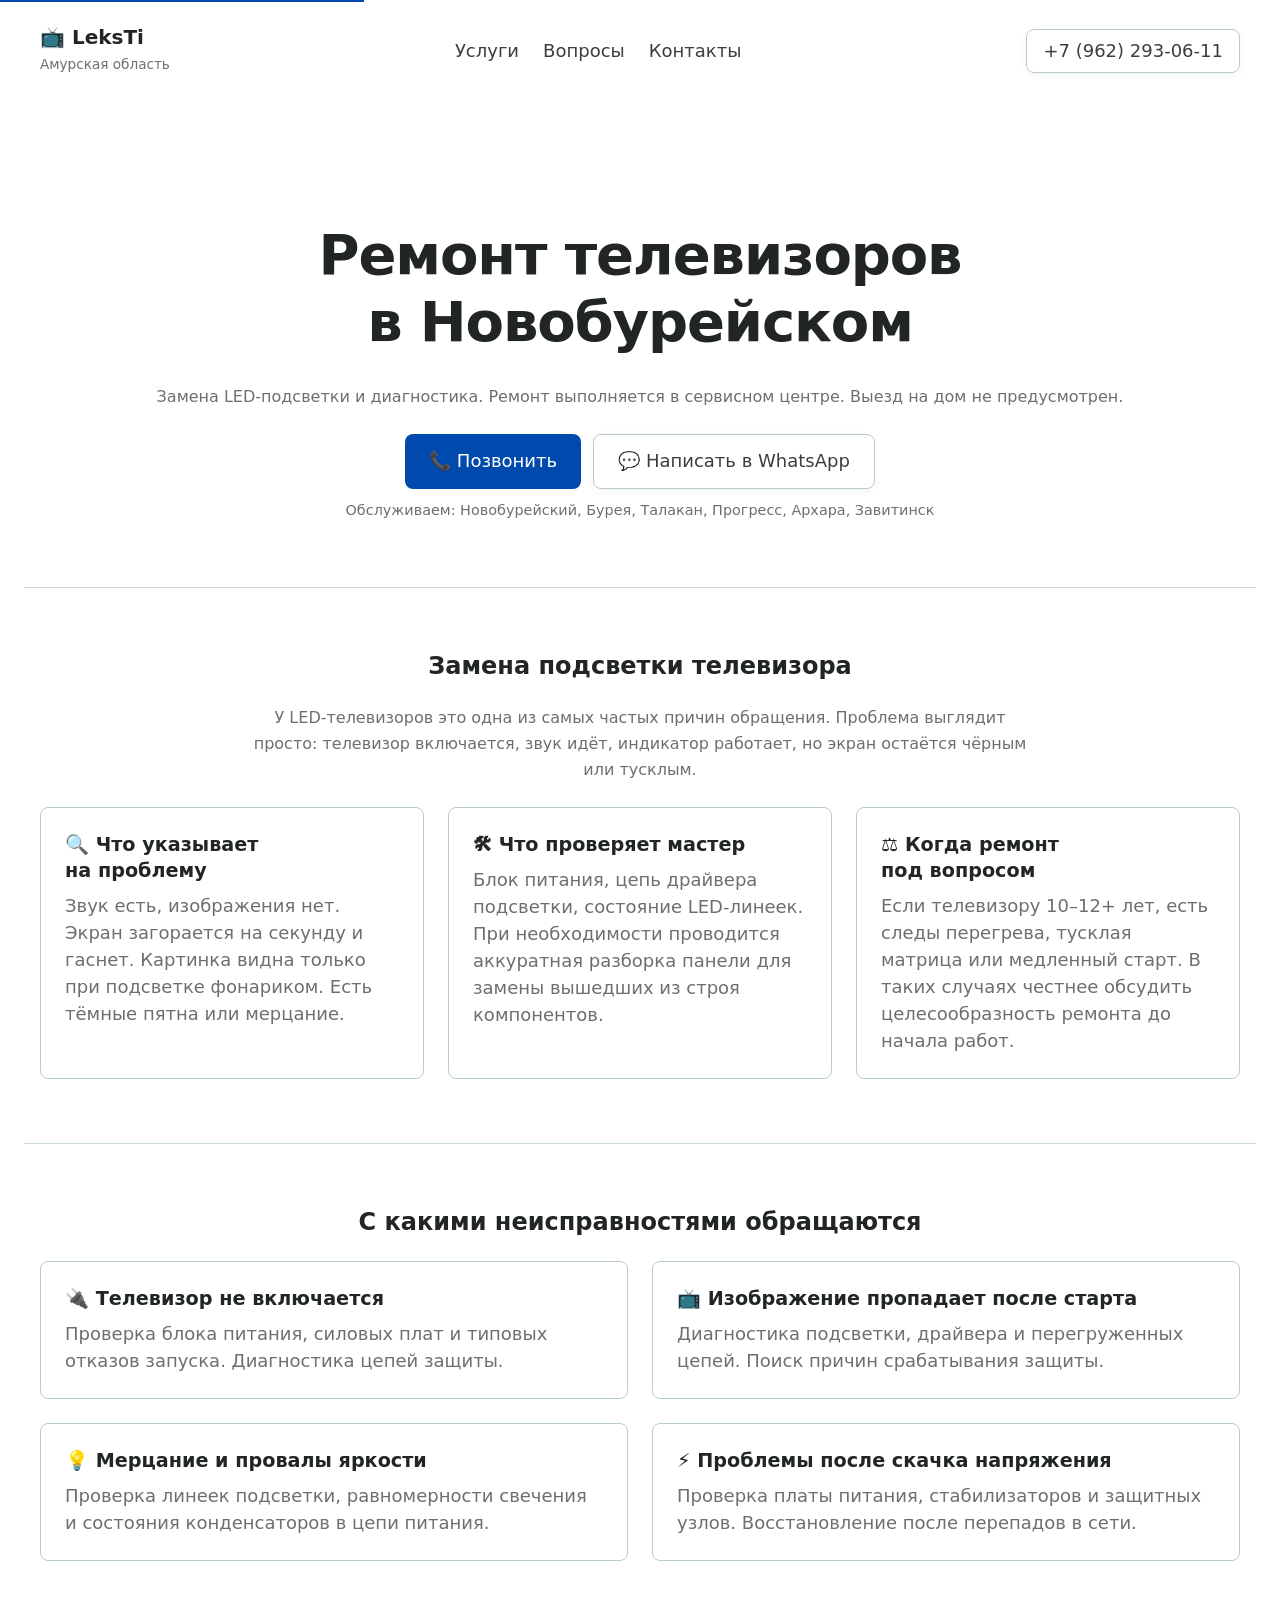
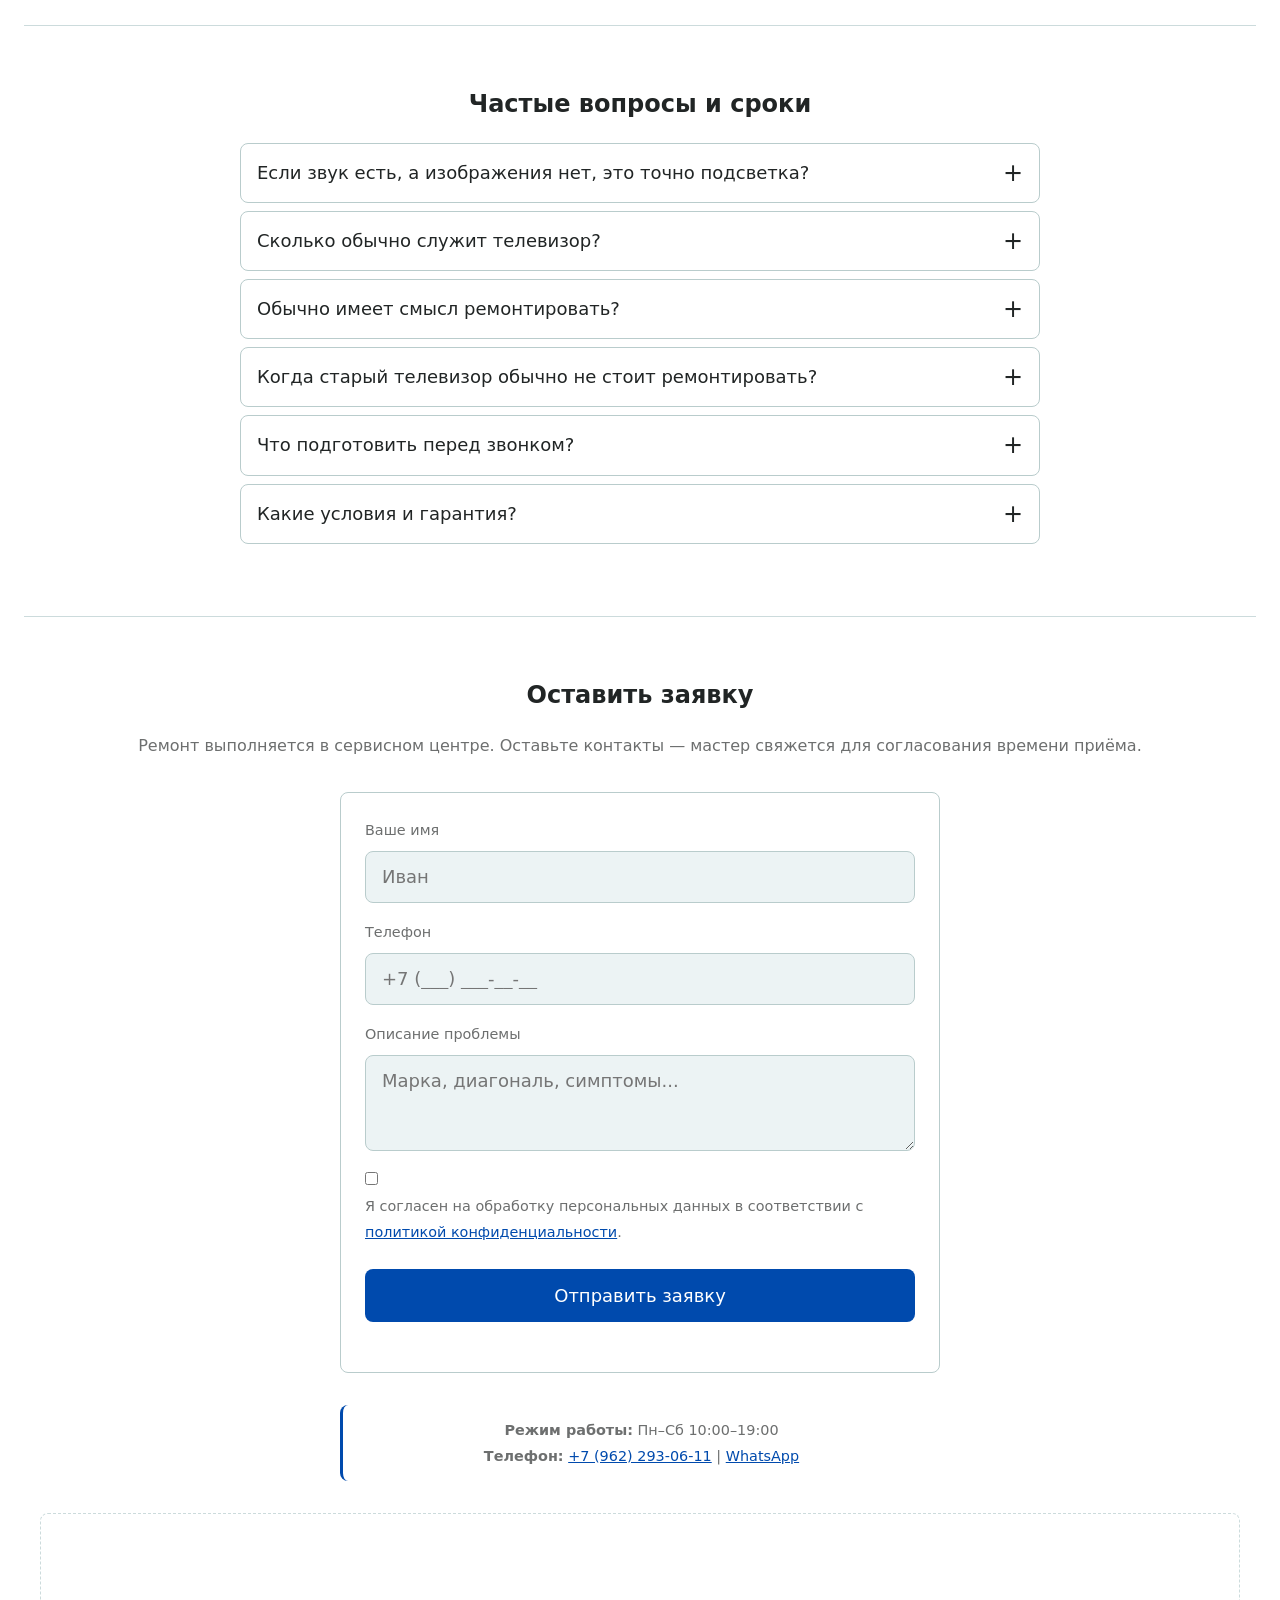
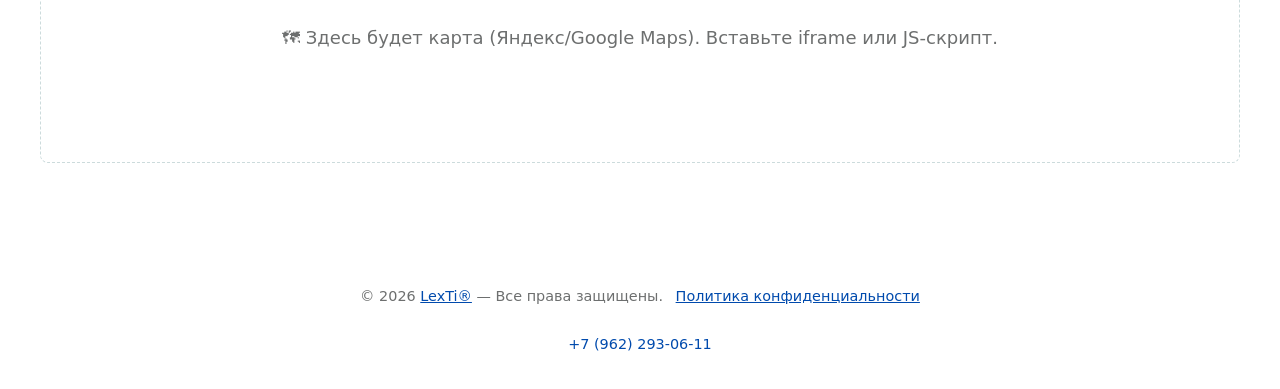
==== index.html @ d56a0fca "up index.html" ====
<!doctype html>
<html lang="ru">
	<head>
		<meta charset="UTF-8" />
		<meta name="viewport" content="width=device-width, initial-scale=1.0" />
		<title>Ремонт телевизоров в Новобурейском | Замена подсветки</title>
		<meta
			name="description"
			content="Профессиональный ремонт LED и Smart TV в сервисном центре. Замена подсветки, диагностика, гарантия 6–12 мес. Новобурейский, Бурея, Талакан."
		/>
		<meta name="color-scheme" content="light dark" />
		<meta name="theme-color" content="oklch(0.5 0.25 225)" />

		<!-- Open Graph -->
		<meta
			property="og:title"
			content="Ремонт телевизоров в Новобурейском"
		/>
		<meta
			property="og:description"
			content="Замена LED-подсветки и диагностика. Ремонт выполняется в мастерской. Гарантия на работу и запчасти."
		/>
		<meta property="og:type" content="website" />
		<meta property="og:locale" content="ru_RU" />
		<meta property="og:site_name" content="LexTi" />
		<link rel="canonical" href="https://your-domain.ru/" />
		<link
			rel="icon"
			type="image/svg+xml"
			href="data:image/svg+xml,<svg xmlns='http://www.w3.org/2000/svg' viewBox='0 0 100 100'><text y='.9em' font-size='90'>📺</text></svg>"
		/>

		<link rel="stylesheet" href="/css/app.css" />

		<style>
			/* ========================================================================
       @layer components — стили лендинга
       Все переменные берутся из base.css и properties.css
       ======================================================================== */
			@layer components {
				:where(html) {
					scroll-behavior: smooth;
				}
				:where(.skip-link) {
					position: absolute;
					top: -40px;
					left: 0;
					background: var(--accent);
					color: light-dark(#fff, var(--text));
					padding: 0.5rem 1rem;
					z-index: 100;
					transition: top 0.2s;
				}
				:where(.skip-link):focus {
					top: 0;
				}

				/* Layout & Spacing */
				.container {
					width: min(100% - var(--space), 1200px);
					margin-inline: auto;
				}
				section {
					padding-block: clamp(2.5rem, 5vw, 4rem);
					border-bottom: 1px solid var(--divider);
				}
				section:last-of-type {
					border-bottom: none;
				}

				/* Typography & Components */
				h1,
				h2,
				h3 {
					color: var(--text-h);
				}
				h1 {
					margin-bottom: 0.5em;
				}
				h2 {
					margin-bottom: 1em;
				}
				.lead {
					color: var(--text-s);
					font-size: clamp(1rem, 1.2vw, 1.15rem);
					margin-bottom: 1.5rem;
				}

				.btn {
					display: inline-flex;
					align-items: center;
					justify-content: center;
					gap: 0.5rem;
					padding: 0.85rem 1.5rem;
					border-radius: var(--radius);
					font-weight: 500;
					text-decoration: none;
					cursor: pointer;
					transition: all 0.2s;
					min-block-size: 3rem;
					white-space: nowrap;
				}
				.btn--primary {
					background: var(--accent);
					color: light-dark(#fff, var(--text-h));
					box-shadow:
						0 0 0 1px var(--accent),
						var(--shadow-accent);
				}
				.btn--outline {
					border: 1px solid var(--border);
					color: var(--text);
					background: transparent;
					box-shadow: 0 2px 8px
						color-mix(in oklch, var(--text) 5%, transparent);
				}
				.btn:hover {
					filter: brightness(1.08);
					transform: translateY(-1px);
				}
				.btn:active {
					transform: translateY(0);
				}
				.btn:focus-visible {
					outline: 3px solid var(--accent);
					outline-offset: 3px;
				}

				.btn-group {
					display: flex;
					flex-wrap: wrap;
					gap: 0.75rem;
					margin-top: 1.5rem;
				}

				.grid {
					display: grid;
					gap: var(--space);
				}
				@media (width >= 640px) {
					.grid--2 {
						grid-template-columns: repeat(2, 1fr);
					}
				}
				@media (width >= 900px) {
					.grid--3 {
						grid-template-columns: repeat(3, 1fr);
					}
				}

				.card {
					border: 1px solid var(--border);
					border-radius: var(--radius);
					padding: var(--space);
					background: light-dark(
						rgba(255, 255, 255, 0.6),
						rgba(255, 255, 255, 0.03)
					);
					transition: border-color 0.3s;
				}
				.card:hover {
					border-color: var(--accent);
				}
				.card h3 {
					margin-bottom: 0.5rem;
					font-size: clamp(1.1rem, 1.5vw, 1.25rem);
				}
				.card p {
					color: var(--text-s);
					margin: 0;
					line-height: 1.5;
				}

				/* FAQ Accordion */
				details {
					border: 1px solid var(--border);
					border-radius: var(--radius);
					margin-bottom: 0.5rem;
					overflow: hidden;
					background: var(--bg-secondary);
				}
				details[open] summary ~ * {
					animation: sweep 0.3s ease;
				}
				summary {
					padding: 1rem;
					cursor: pointer;
					font-weight: 500;
					color: var(--text-h);
					list-style: none;
					display: flex;
					justify-content: space-between;
					align-items: center;
				}
				summary::-webkit-details-marker {
					display: none;
				}
				summary::after {
					content: "+";
					font-size: 1.5rem;
					transition: transform 0.3s;
				}
				details[open] summary::after {
					transform: rotate(45deg);
				}
				details[open] summary {
					border-bottom: 1px solid var(--divider);
				}
				.faq-content {
					padding: 1rem;
					color: var(--text-s);
					line-height: 1.6;
				}

				@keyframes sweep {
					from {
						opacity: 0;
						transform: translateY(-5px);
					}
					to {
						opacity: 1;
						transform: translateY(0);
					}
				}

				/* Form */
				.form-group {
					display: flex;
					flex-direction: column;
					gap: 0.5rem;
					margin-bottom: 1rem;
				}
				.form-label {
					font-size: 0.9rem;
					color: var(--text-s);
				}
				input,
				textarea {
					width: 100%;
					padding: 0.75rem 1rem;
					border: 1px solid var(--border);
					border-radius: var(--radius);
					background: var(--bg-color);
					color: var(--text);
					font: inherit;
					transition:
						border-color 0.2s,
						box-shadow 0.2s;
				}
				input:focus-visible,
				textarea:focus-visible {
					border-color: var(--accent);
					outline: 2px solid
						color-mix(in oklch, var(--accent) 30%, transparent);
				}
				input:invalid:not(:placeholder-shown) {
					border-color: var(--lx-color-danger);
				}

				.checkbox-wrapper {
					display: flex;
					align-items: flex-start;
					gap: 0.5rem;
					font-size: 0.9rem;
					color: var(--text-s);
				}
				input[type="checkbox"] {
					width: auto;
					margin-top: 0.3rem;
					accent-color: var(--accent);
				}

				/* Sticky Mobile CTA */
				.sticky-cta {
					position: fixed;
					bottom: 1rem;
					left: 50%;
					transform: translateX(-50%);
					width: min(90%, 400px);
					z-index: 50;
					display: none;
					box-shadow: var(--shadow-3);
					border-radius: var(--radius);
				}
				@media (width < 768px) {
					.sticky-cta {
						display: block;
					}
				}

				/* Utility */
				.text-center {
					text-align: center;
				}
				.mt-2 {
					margin-top: 0.5rem;
				}
				.note {
					font-size: 0.9rem;
					color: var(--text-s);
					background: var(--bg-secondary);
					padding: 0.75rem;
					border-radius: var(--radius);
					border-left: 3px solid var(--accent);
				}
				.map-placeholder {
					width: 100%;
					height: 250px;
					background: var(--bg-secondary);
					border-radius: var(--radius);
					display: flex;
					align-items: center;
					justify-content: center;
					color: var(--text-s);
					border: 1px dashed var(--divider);
				}
			}
		</style>

		<!-- Schema.org -->
		<script type="application/ld+json">
			{
				"@context": "https://schema.org",
				"@type": "RepairService",
				"name": "Ремонт телевизоров в Новобурейском",
				"image": "https://your-domain.ru/logo.webp",
				"telephone": "+7-962-293-06-11",
				"priceRange": "₽₽",
				"address": {
					"@type": "PostalAddress",
					"addressLocality": "Новобурейский",
					"addressRegion": "Амурская область",
					"addressCountry": "RU"
				},
				"geo": {
					"@type": "GeoCoordinates",
					"latitude": 49.8667,
					"longitude": 129.0333
				},
				"areaServed": [
					"Новобурейский",
					"Бурея",
					"Талакан",
					"Прогресс",
					"Архара",
					"Завитинск"
				],
				"openingHours": "Mo-Sa 10:00-19:00",
				"serviceType": [
					"Замена LED-подсветки",
					"Диагностика телевизоров",
					"Ремонт Smart TV"
				],
				"description": "Профессиональный ремонт телевизоров в сервисном центре. Замена подсветки, диагностика питания, гарантия 6-12 месяцев.",
				"url": "https://your-domain.ru/"
			}
		</script>
		<!-- Yandex.Metrika counter -->
		<!-- TODO: Вставьте код Яндекс.Метрики -->
	</head>
	<body>
		<a href="#main-content" class="skip-link"
			>Перейти к основному содержанию</a
		>

		<header class="header">
			<div
				class="container"
				style="
					display: flex;
					justify-content: space-between;
					align-items: center;
					gap: 1rem;
					flex-wrap: wrap;
				"
			>
				<div class="brand">
					<a
						href="/"
						style="
							text-decoration: none;
							font-weight: 700;
							color: var(--text-h);
							font-size: 1.25rem;
						"
						>📺 LeksTi</a
					>
					<div style="font-size: 0.85rem; color: var(--text-s)">
						Амурская область
					</div>
				</div>
				<nav aria-label="Основная навигация">
					<ul
						style="
							display: flex;
							gap: 1.5rem;
							flex-wrap: wrap;
							list-style: none;
							margin: 0;
							padding: 0;
						"
					>
						<li>
							<a
								href="#services"
								style="
									color: var(--text);
									text-decoration: none;
								"
								>Услуги</a
							>
						</li>
						<li>
							<a
								href="#faq"
								style="
									color: var(--text);
									text-decoration: none;
								"
								>Вопросы</a
							>
						</li>
						<li>
							<a
								href="#contacts"
								style="
									color: var(--text);
									text-decoration: none;
								"
								>Контакты</a
							>
						</li>
					</ul>
				</nav>
				<a
					href="tel:+79622930611"
					class="btn btn--outline"
					style="min-block-size: 2.5rem; padding: 0.5rem 1rem"
				>
					+7 (962) 293-06-11
				</a>
			</div>
		</header>

		<main id="main-content">
			<!-- Hero -->
			<section class="hero">
				<div class="container text-center">
					<h1>Ремонт телевизоров в Новобурейском</h1>
					<p class="lead">
						Замена LED-подсветки и диагностика. Ремонт выполняется в
						сервисном центре. Выезд на дом не предусмотрен.
					</p>
					<div class="btn-group" style="justify-content: center">
						<a href="tel:+79622930611" class="btn btn--primary"
							>📞 Позвонить</a
						>
						<a
							href="https://wa.me/79622930611"
							rel="noopener noreferrer"
							target="_blank"
							class="btn btn--outline"
							>💬 Написать в WhatsApp</a
						>
					</div>
					<div
						class="mt-2"
						style="font-size: 0.9rem; color: var(--text-s)"
					>
						Обслуживаем: Новобурейский, Бурея, Талакан, Прогресс,
						Архара, Завитинск
					</div>
				</div>
			</section>

			<!-- Services: Backlight -->
			<section id="services">
				<div class="container">
					<h2 class="text-center">Замена подсветки телевизора</h2>
					<p
						class="lead text-center"
						style="max-width: 800px; margin-inline: auto"
					>
						У LED-телевизоров это одна из самых частых причин
						обращения. Проблема выглядит просто: телевизор
						включается, звук идёт, индикатор работает, но экран
						остаётся чёрным или тусклым.
					</p>
					<div class="grid grid--3">
						<article class="card">
							<h3>🔍 Что указывает на проблему</h3>
							<p>
								Звук есть, изображения нет. Экран загорается на
								секунду и гаснет. Картинка видна только при
								подсветке фонариком. Есть тёмные пятна или
								мерцание.
							</p>
						</article>
						<article class="card">
							<h3>🛠 Что проверяет мастер</h3>
							<p>
								Блок питания, цепь драйвера подсветки, состояние
								LED-линеек. При необходимости проводится
								аккуратная разборка панели для замены вышедших
								из строя компонентов.
							</p>
						</article>
						<article class="card">
							<h3>⚖️ Когда ремонт под вопросом</h3>
							<p>
								Если телевизору 10–12+ лет, есть следы
								перегрева, тусклая матрица или медленный старт.
								В таких случаях честнее обсудить
								целесообразность ремонта до начала работ.
							</p>
						</article>
					</div>
				</div>
			</section>

			<!-- Other Faults -->
			<section>
				<div class="container">
					<h2 class="text-center">
						С какими неисправностями обращаются
					</h2>
					<div class="grid grid--2">
						<article class="card">
							<h3>🔌 Телевизор не включается</h3>
							<p>
								Проверка блока питания, силовых плат и типовых
								отказов запуска. Диагностика цепей защиты.
							</p>
						</article>
						<article class="card">
							<h3>📺 Изображение пропадает после старта</h3>
							<p>
								Диагностика подсветки, драйвера и перегруженных
								цепей. Поиск причин срабатывания защиты.
							</p>
						</article>
						<article class="card">
							<h3>💡 Мерцание и провалы яркости</h3>
							<p>
								Проверка линеек подсветки, равномерности
								свечения и состояния конденсаторов в цепи
								питания.
							</p>
						</article>
						<article class="card">
							<h3>⚡ Проблемы после скачка напряжения</h3>
							<p>
								Проверка платы питания, стабилизаторов и
								защитных узлов. Восстановление после перепадов в
								сети.
							</p>
						</article>
					</div>
				</div>
			</section>

			<!-- FAQ -->
			<section id="faq">
				<div class="container" style="max-width: 800px">
					<h2 class="text-center">Частые вопросы и сроки</h2>
					<details>
						<summary>
							Если звук есть, а изображения нет, это точно
							подсветка?
						</summary>
						<div class="faq-content">
							Не всегда, но это один из самых частых сценариев.
							Именно поэтому замена подсветки вынесена как главная
							услуга. Точный диагноз ставится после диагностики в
							мастерской.
						</div>
					</details>
					<details>
						<summary>Сколько обычно служит телевизор?</summary>
						<div class="faq-content">
							У большинства LED и Smart TV рабочий ресурс
							укладывается в 5–8 лет. Далее всё зависит от режима
							эксплуатации, качества электросети, перегрева и
							состояния подсветки.
						</div>
					</details>
					<details>
						<summary>Обычно имеет смысл ремонтировать?</summary>
						<div class="faq-content">
							Телевизоры до 7–8 лет с целой матрицей и без следов
							удара. Для них замена подсветки часто остаётся
							разумным и экономически выгодным сценарием.
						</div>
					</details>
					<details>
						<summary>
							Когда старый телевизор обычно не стоит
							ремонтировать?
						</summary>
						<div class="faq-content">
							Если устройству больше 10–12 лет, яркость давно
							упала, старт медленный, есть несколько
							неисправностей сразу или модель морально устарела.
						</div>
					</details>
					<details>
						<summary>Что подготовить перед звонком?</summary>
						<div class="faq-content">
							Назовите диагональ, марку, примерный возраст
							телевизора, опишите симптомы и скажите, было ли
							изображение видно под фонариком. Так быстрее поймём,
							идёт ли речь о подсветке.
						</div>
					</details>
					<details>
						<summary>Какие условия и гарантия?</summary>
						<div class="faq-content">
							Диагностика от 0 ₽ при последующем ремонте. Гарантия
							на работу и заменённые запчасти составляет 6–12
							месяцев. Все работы выполняются в оборудованной
							мастерской.
						</div>
					</details>
				</div>
			</section>

			<!-- Contact & Form -->
			<section id="contacts">
				<div class="container">
					<h2 class="text-center">Оставить заявку</h2>
					<p class="lead text-center">
						Ремонт выполняется в сервисном центре. Оставьте контакты
						— мастер свяжется для согласования времени приёма.
					</p>

					<form
						id="repair-form"
						class="card"
						style="max-width: 600px; margin: 2rem auto"
						novalidate
					>
						<div class="form-group">
							<label for="name" class="form-label"
								>Ваше имя</label
							>
							<input
								type="text"
								id="name"
								name="name"
								placeholder="Иван"
								required
								autocomplete="name"
							/>
						</div>
						<div class="form-group">
							<label for="phone" class="form-label"
								>Телефон</label
							>
							<input
								type="tel"
								id="phone"
								name="phone"
								placeholder="+7 (___) ___-__-__"
								required
								pattern="^\+7\s?\(?[0-9]{3}\)?\s?[0-9]{3}-?[0-9]{2}-?[0-9]{2}$"
								autocomplete="tel"
							/>
						</div>
						<div class="form-group">
							<label for="message" class="form-label"
								>Описание проблемы</label
							>
							<textarea
								id="message"
								name="message"
								placeholder="Марка, диагональ, симптомы..."
							></textarea>
						</div>
						<div class="form-group checkbox-wrapper">
							<input
								type="checkbox"
								id="consent"
								name="consent"
								required
							/>
							<label for="consent"
								>Я согласен на обработку персональных данных в
								соответствии с
								<a href="/privacy.html" rel="noopener"
									>политикой конфиденциальности</a
								>.</label
							>
						</div>
						<button
							type="submit"
							class="btn btn--primary"
							style="width: 100%; margin-top: 0.5rem"
						>
							Отправить заявку
						</button>
						<p
							id="form-status"
							style="
								text-align: center;
								margin-top: 0.5rem;
								font-size: 0.9rem;
								min-height: 1.2em;
							"
						></p>
					</form>

					<div
						class="note text-center"
						style="margin: 2rem auto; max-width: 600px"
					>
						<strong>Режим работы:</strong> Пн–Сб 10:00–19:00<br />
						<strong>Телефон:</strong>
						<a href="tel:+79622930611">+7 (962) 293-06-11</a> |
						<a href="https://wa.me/79622930611" rel="noopener"
							>WhatsApp</a
						>
					</div>

					<div class="map-placeholder">
						🗺 Здесь будет карта (Яндекс/Google Maps). Вставьте
						iframe или JS-скрипт.
					</div>
				</div>
			</section>
		</main>

		<footer
			class="footer"
			style="
				padding: 2rem 0;
				background: var(--bg-secondary);
				text-align: center;
				color: var(--text-s);
				font-size: 0.9rem;
			"
		>
			<div class="container">
				<p>
					© <span id="year"></span>
					<a href="#" rel="noopener noreferrer">LexTi®</a> — Все права
					защищены.
					<a
						href="/privacy.html"
						rel="noopener"
						style="margin-left: 0.5rem"
						>Политика конфиденциальности</a
					>
				</p>
				<a
					href="tel:+79622930611"
					style="
						color: var(--accent);
						text-decoration: none;
						margin-top: 0.5rem;
						display: inline-block;
					"
					>+7 (962) 293-06-11</a
				>
			</div>
		</footer>

		<!-- Mobile Sticky CTA -->
		<a
			href="tel:+79622930611"
			class="sticky-cta btn btn--primary"
			aria-label="Позвонить мастеру"
		>
			📞 Позвонить: +7 (962) 293-06-11
		</a>

		<script>
			// 1. Динамический год в футере
			document.getElementById("year").textContent =
				new Date().getFullYear();

			// 2. Валидация и отправка формы (заглушка)
			const form = document.getElementById("repair-form");
			const status = document.getElementById("form-status");
			const phoneInput = document.getElementById("phone");

			// Простая маска/паттерн для телефона
			phoneInput.addEventListener("input", (e) => {
				let x = e.target.value
					.replace(/\D/g, "")
					.match(/(\d{0,1})(\d{0,3})(\d{0,3})(\d{0,2})(\d{0,2})/);
				e.target.value = !x[2]
					? x[1]
					: `+7 (${x[2]}) ${x[3] ? x[3] + "-" : ""}${x[4] ? x[4] + "-" : ""}${x[5]}`;
			});

			form.addEventListener("submit", (e) => {
				e.preventDefault();
				if (!form.checkValidity()) {
					status.textContent =
						"Пожалуйста, заполните обязательные поля корректно.";
					status.style.color = "var(--lx-color-danger)";
					return;
				}

				// Имитация отправки
				status.textContent =
					"Заявка отправлена. Мастер свяжется с вами в ближайшее время.";
				status.style.color = "var(--lx-color-success)";
				form.reset();

				// TODO: Здесь можно добавить fetch() к Formspree, Telegram API или вашему бэкенду
				// fetch('/api/submit', { method: 'POST', body: new FormData(form) })
			});

			// 3. Плавный скролл для якорей (fallback для старых браузеров)
			document.querySelectorAll('a[href^="#"]').forEach((anchor) => {
				anchor.addEventListener("click", function (e) {
					e.preventDefault();
					const target = document.querySelector(
						this.getAttribute("href"),
					);
					if (target) {
						target.scrollIntoView({
							behavior: "smooth",
							block: "start",
						});
						target.focus({ preventScroll: true });
					}
				});
			});
		</script>
	</body>
</html>
---- css/app.css ----
@import "/css/layers/index.css";
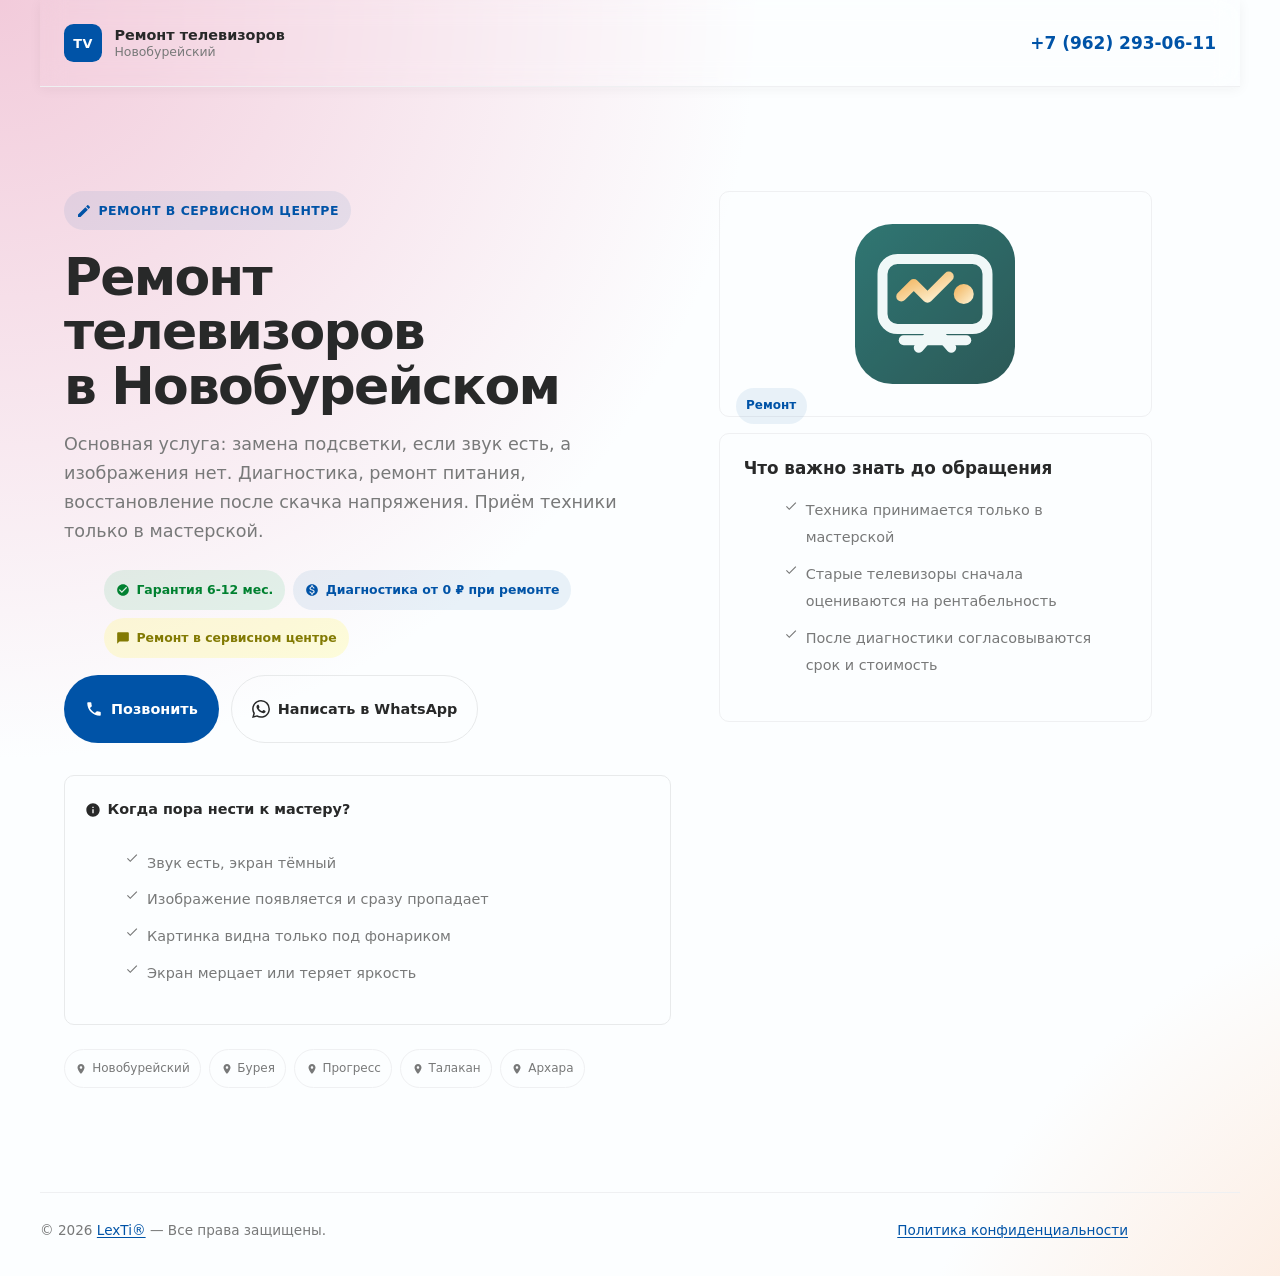
==== commit 418f1bbf: "update all" ====
--- a/index.html
+++ b/index.html
@@ -2,330 +2,49 @@
 <html lang="ru">
 	<head>
 		<meta charset="UTF-8" />
-		<meta name="viewport" content="width=device-width, initial-scale=1.0" />
-		<title>Ремонт телевизоров в Новобурейском | Замена подсветки</title>
+		<meta
+			name="viewport"
+			content="width=device-width, initial-scale=1, viewport-fit=cover"
+		/>
+		<title>Ремонт телевизоров в Новобурейском | Подсветка ТВ</title>
 		<meta
 			name="description"
-			content="Профессиональный ремонт LED и Smart TV в сервисном центре. Замена подсветки, диагностика, гарантия 6–12 мес. Новобурейский, Бурея, Талакан."
+			content="Ремонт телевизоров в Новобурейском. Замена подсветки, диагностика, ремонт после скачка напряжения. Сдача ТВ в мастерскую. Гарантия 6-12 мес."
 		/>
 		<meta name="color-scheme" content="light dark" />
-		<meta name="theme-color" content="oklch(0.5 0.25 225)" />
-
-		<!-- Open Graph -->
+		<meta name="robots" content="index, follow, max-image-preview:large" />
+		<meta property="og:type" content="website" />
+		<meta property="og:locale" content="ru_RU" />
 		<meta
 			property="og:title"
-			content="Ремонт телевизоров в Новобурейском"
+			content="Ремонт телевизоров в Новобурейском | Подсветка ТВ"
 		/>
 		<meta
 			property="og:description"
-			content="Замена LED-подсветки и диагностика. Ремонт выполняется в мастерской. Гарантия на работу и запчасти."
+			content="Ремонт телевизоров в сервисном центре: подсветка, питание, диагностика. Гарантия 6-12 мес."
 		/>
-		<meta property="og:type" content="website" />
-		<meta property="og:locale" content="ru_RU" />
-		<meta property="og:site_name" content="LexTi" />
-		<link rel="canonical" href="https://your-domain.ru/" />
-		<link
-			rel="icon"
-			type="image/svg+xml"
-			href="data:image/svg+xml,<svg xmlns='http://www.w3.org/2000/svg' viewBox='0 0 100 100'><text y='.9em' font-size='90'>📺</text></svg>"
+		<meta property="og:url" content="https://leksti.ru/" />
+		<meta
+			property="og:image"
+			content="https://leksti.ru/public/og-tv-repair.svg"
 		/>
-
+		<meta
+			property="og:image:alt"
+			content="Ремонт телевизоров в Новобурейском в мастерской"
+		/>
+		<link rel="canonical" href="https://leksti.ru/" />
+		<link rel="icon" href="/public/tv-service.svg" type="image/svg+xml" />
 		<link rel="stylesheet" href="/css/app.css" />
-
-		<style>
-			/* ========================================================================
-       @layer components — стили лендинга
-       Все переменные берутся из base.css и properties.css
-       ======================================================================== */
-			@layer components {
-				:where(html) {
-					scroll-behavior: smooth;
-				}
-				:where(.skip-link) {
-					position: absolute;
-					top: -40px;
-					left: 0;
-					background: var(--accent);
-					color: light-dark(#fff, var(--text));
-					padding: 0.5rem 1rem;
-					z-index: 100;
-					transition: top 0.2s;
-				}
-				:where(.skip-link):focus {
-					top: 0;
-				}
-
-				/* Layout & Spacing */
-				.container {
-					width: min(100% - var(--space), 1200px);
-					margin-inline: auto;
-				}
-				section {
-					padding-block: clamp(2.5rem, 5vw, 4rem);
-					border-bottom: 1px solid var(--divider);
-				}
-				section:last-of-type {
-					border-bottom: none;
-				}
-
-				/* Typography & Components */
-				h1,
-				h2,
-				h3 {
-					color: var(--text-h);
-				}
-				h1 {
-					margin-bottom: 0.5em;
-				}
-				h2 {
-					margin-bottom: 1em;
-				}
-				.lead {
-					color: var(--text-s);
-					font-size: clamp(1rem, 1.2vw, 1.15rem);
-					margin-bottom: 1.5rem;
-				}
-
-				.btn {
-					display: inline-flex;
-					align-items: center;
-					justify-content: center;
-					gap: 0.5rem;
-					padding: 0.85rem 1.5rem;
-					border-radius: var(--radius);
-					font-weight: 500;
-					text-decoration: none;
-					cursor: pointer;
-					transition: all 0.2s;
-					min-block-size: 3rem;
-					white-space: nowrap;
-				}
-				.btn--primary {
-					background: var(--accent);
-					color: light-dark(#fff, var(--text-h));
-					box-shadow:
-						0 0 0 1px var(--accent),
-						var(--shadow-accent);
-				}
-				.btn--outline {
-					border: 1px solid var(--border);
-					color: var(--text);
-					background: transparent;
-					box-shadow: 0 2px 8px
-						color-mix(in oklch, var(--text) 5%, transparent);
-				}
-				.btn:hover {
-					filter: brightness(1.08);
-					transform: translateY(-1px);
-				}
-				.btn:active {
-					transform: translateY(0);
-				}
-				.btn:focus-visible {
-					outline: 3px solid var(--accent);
-					outline-offset: 3px;
-				}
-
-				.btn-group {
-					display: flex;
-					flex-wrap: wrap;
-					gap: 0.75rem;
-					margin-top: 1.5rem;
-				}
-
-				.grid {
-					display: grid;
-					gap: var(--space);
-				}
-				@media (width >= 640px) {
-					.grid--2 {
-						grid-template-columns: repeat(2, 1fr);
-					}
-				}
-				@media (width >= 900px) {
-					.grid--3 {
-						grid-template-columns: repeat(3, 1fr);
-					}
-				}
-
-				.card {
-					border: 1px solid var(--border);
-					border-radius: var(--radius);
-					padding: var(--space);
-					background: light-dark(
-						rgba(255, 255, 255, 0.6),
-						rgba(255, 255, 255, 0.03)
-					);
-					transition: border-color 0.3s;
-				}
-				.card:hover {
-					border-color: var(--accent);
-				}
-				.card h3 {
-					margin-bottom: 0.5rem;
-					font-size: clamp(1.1rem, 1.5vw, 1.25rem);
-				}
-				.card p {
-					color: var(--text-s);
-					margin: 0;
-					line-height: 1.5;
-				}
-
-				/* FAQ Accordion */
-				details {
-					border: 1px solid var(--border);
-					border-radius: var(--radius);
-					margin-bottom: 0.5rem;
-					overflow: hidden;
-					background: var(--bg-secondary);
-				}
-				details[open] summary ~ * {
-					animation: sweep 0.3s ease;
-				}
-				summary {
-					padding: 1rem;
-					cursor: pointer;
-					font-weight: 500;
-					color: var(--text-h);
-					list-style: none;
-					display: flex;
-					justify-content: space-between;
-					align-items: center;
-				}
-				summary::-webkit-details-marker {
-					display: none;
-				}
-				summary::after {
-					content: "+";
-					font-size: 1.5rem;
-					transition: transform 0.3s;
-				}
-				details[open] summary::after {
-					transform: rotate(45deg);
-				}
-				details[open] summary {
-					border-bottom: 1px solid var(--divider);
-				}
-				.faq-content {
-					padding: 1rem;
-					color: var(--text-s);
-					line-height: 1.6;
-				}
-
-				@keyframes sweep {
-					from {
-						opacity: 0;
-						transform: translateY(-5px);
-					}
-					to {
-						opacity: 1;
-						transform: translateY(0);
-					}
-				}
-
-				/* Form */
-				.form-group {
-					display: flex;
-					flex-direction: column;
-					gap: 0.5rem;
-					margin-bottom: 1rem;
-				}
-				.form-label {
-					font-size: 0.9rem;
-					color: var(--text-s);
-				}
-				input,
-				textarea {
-					width: 100%;
-					padding: 0.75rem 1rem;
-					border: 1px solid var(--border);
-					border-radius: var(--radius);
-					background: var(--bg-color);
-					color: var(--text);
-					font: inherit;
-					transition:
-						border-color 0.2s,
-						box-shadow 0.2s;
-				}
-				input:focus-visible,
-				textarea:focus-visible {
-					border-color: var(--accent);
-					outline: 2px solid
-						color-mix(in oklch, var(--accent) 30%, transparent);
-				}
-				input:invalid:not(:placeholder-shown) {
-					border-color: var(--lx-color-danger);
-				}
-
-				.checkbox-wrapper {
-					display: flex;
-					align-items: flex-start;
-					gap: 0.5rem;
-					font-size: 0.9rem;
-					color: var(--text-s);
-				}
-				input[type="checkbox"] {
-					width: auto;
-					margin-top: 0.3rem;
-					accent-color: var(--accent);
-				}
-
-				/* Sticky Mobile CTA */
-				.sticky-cta {
-					position: fixed;
-					bottom: 1rem;
-					left: 50%;
-					transform: translateX(-50%);
-					width: min(90%, 400px);
-					z-index: 50;
-					display: none;
-					box-shadow: var(--shadow-3);
-					border-radius: var(--radius);
-				}
-				@media (width < 768px) {
-					.sticky-cta {
-						display: block;
-					}
-				}
-
-				/* Utility */
-				.text-center {
-					text-align: center;
-				}
-				.mt-2 {
-					margin-top: 0.5rem;
-				}
-				.note {
-					font-size: 0.9rem;
-					color: var(--text-s);
-					background: var(--bg-secondary);
-					padding: 0.75rem;
-					border-radius: var(--radius);
-					border-left: 3px solid var(--accent);
-				}
-				.map-placeholder {
-					width: 100%;
-					height: 250px;
-					background: var(--bg-secondary);
-					border-radius: var(--radius);
-					display: flex;
-					align-items: center;
-					justify-content: center;
-					color: var(--text-s);
-					border: 1px dashed var(--divider);
-				}
-			}
-		</style>
-
-		<!-- Schema.org -->
 		<script type="application/ld+json">
 			{
 				"@context": "https://schema.org",
 				"@type": "RepairService",
 				"name": "Ремонт телевизоров в Новобурейском",
-				"image": "https://your-domain.ru/logo.webp",
-				"telephone": "+7-962-293-06-11",
+				"url": "https://leksti.ru/",
+				"image": "https://leksti.ru/public/og-tv-repair.svg",
+				"telephone": "+79622930611",
 				"priceRange": "₽₽",
+				"description": "Ремонт телевизоров и диагностика в сервисном центре. Основная услуга — замена подсветки, если звук есть, а изображения нет.",
 				"address": {
 					"@type": "PostalAddress",
 					"addressLocality": "Новобурейский",
@@ -334,108 +53,51 @@
 				},
 				"geo": {
 					"@type": "GeoCoordinates",
-					"latitude": 49.8667,
-					"longitude": 129.0333
+					"latitude": 50.048,
+					"longitude": 129.178
 				},
 				"areaServed": [
 					"Новобурейский",
 					"Бурея",
+					"Малиновка",
+					"Родионовка",
+					"Николаевка",
+					"Бурейский район",
+					"Прогресс",
 					"Талакан",
-					"Прогресс",
 					"Архара",
 					"Завитинск"
 				],
-				"openingHours": "Mo-Sa 10:00-19:00",
-				"serviceType": [
-					"Замена LED-подсветки",
-					"Диагностика телевизоров",
-					"Ремонт Smart TV"
-				],
-				"description": "Профессиональный ремонт телевизоров в сервисном центре. Замена подсветки, диагностика питания, гарантия 6-12 месяцев.",
-				"url": "https://your-domain.ru/"
+				"openingHours": ["Mo-Sa 09:00-18:00"],
+				"sameAs": ["https://wa.me/79622930611"]
 			}
 		</script>
-		<!-- Yandex.Metrika counter -->
-		<!-- TODO: Вставьте код Яндекс.Метрики -->
 	</head>
 	<body>
-		<a href="#main-content" class="skip-link"
-			>Перейти к основному содержанию</a
-		>
+		<div class="scroll-progress-bar lxt-scroll-progress"></div>
 
 		<header class="header">
-			<div
-				class="container"
-				style="
-					display: flex;
-					justify-content: space-between;
-					align-items: center;
-					gap: 1rem;
-					flex-wrap: wrap;
-				"
-			>
-				<div class="brand">
-					<a
-						href="/"
-						style="
-							text-decoration: none;
-							font-weight: 700;
-							color: var(--text-h);
-							font-size: 1.25rem;
-						"
-						>📺 LeksTi</a
-					>
-					<div style="font-size: 0.85rem; color: var(--text-s)">
-						Амурская область
-					</div>
-				</div>
-				<nav aria-label="Основная навигация">
-					<ul
-						style="
-							display: flex;
-							gap: 1.5rem;
-							flex-wrap: wrap;
-							list-style: none;
-							margin: 0;
-							padding: 0;
-						"
-					>
-						<li>
-							<a
-								href="#services"
-								style="
-									color: var(--text);
-									text-decoration: none;
-								"
-								>Услуги</a
-							>
-						</li>
-						<li>
-							<a
-								href="#faq"
-								style="
-									color: var(--text);
-									text-decoration: none;
-								"
-								>Вопросы</a
-							>
-						</li>
-						<li>
-							<a
-								href="#contacts"
-								style="
-									color: var(--text);
-									text-decoration: none;
-								"
-								>Контакты</a
-							>
-						</li>
-					</ul>
-				</nav>
+			<div class="brand-row">
+				<a class="brand" href="#top" id="top">
+					<span class="brand__mark" aria-hidden="true">TV</span>
+					<span class="brand__text">
+						<strong>Ремонт телевизоров</strong>
+						<small>Новобурейский</small>
+					</span>
+				</a>
+			</div>
+			<!--
+			<nav class="nav" aria-label="Основная навигация">
+				<a href="#services">Услуги</a>
+				<a href="#faq">FAQ</a>
+				<a href="#contacts">Контакты</a>
+			</nav>-->
+
+			<div class="header-actions">
 				<a
+					class="header-phone"
 					href="tel:+79622930611"
-					class="btn btn--outline"
-					style="min-block-size: 2.5rem; padding: 0.5rem 1rem"
+					rel="noopener noreferrer"
 				>
 					+7 (962) 293-06-11
 				</a>
@@ -443,389 +105,403 @@
 		</header>
 
 		<main id="main-content">
-			<!-- Hero -->
-			<section class="hero">
-				<div class="container text-center">
-					<h1>Ремонт телевизоров в Новобурейском</h1>
-					<p class="lead">
-						Замена LED-подсветки и диагностика. Ремонт выполняется в
-						сервисном центре. Выезд на дом не предусмотрен.
-					</p>
-					<div class="btn-group" style="justify-content: center">
-						<a href="tel:+79622930611" class="btn btn--primary"
-							>📞 Позвонить</a
+			<section class="hero section">
+				<div class="shell hero__grid">
+					<div class="hero__content">
+						<p class="eyebrow">
+							<svg
+								width="16"
+								height="16"
+								viewBox="0 0 24 24"
+								fill="none"
+								aria-hidden="true"
+							>
+								<path
+									d="M3 17.25V21h3.75L17.81 9.94l-3.75-3.75L3 17.25zM20.71 7.04c.39-.39.39-1.02 0-1.41l-2.34-2.34c-.39-.39-1.02-.39-1.41 0l-1.83 1.83 3.75 3.75 1.83-1.83z"
+									fill="currentColor"
+								/>
+							</svg>
+							Ремонт в сервисном центре
+						</p>
+						<h1>
+							Ремонт телевизоров<br />
+							в Новобурейском
+						</h1>
+						<p class="hero__lead">
+							Основная услуга: замена подсветки, если звук есть, а
+							изображения нет. Диагностика, ремонт питания,
+							восстановление после скачка напряжения. Приём
+							техники только в мастерской.
+						</p>
+
+						<ul class="badge-list" aria-label="Преимущества">
+							<li class="badge badge--success">
+								<svg
+									width="14"
+									height="14"
+									viewBox="0 0 24 24"
+									fill="none"
+									aria-hidden="true"
+								>
+									<path
+										d="M12 2C6.48 2 2 6.48 2 12s4.48 10 10 10 10-4.48 10-10S17.52 2 12 2zm-2 15l-5-5 1.41-1.41L10 14.17l7.59-7.59L19 8l-9 9z"
+										fill="currentColor"
+									/>
+								</svg>
+								Гарантия 6-12 мес.
+							</li>
+							<li class="badge badge--accent">
+								<svg
+									width="14"
+									height="14"
+									viewBox="0 0 24 24"
+									fill="none"
+									aria-hidden="true"
+								>
+									<path
+										d="M12 2C6.48 2 2 6.48 2 12s4.48 10 10 10 10-4.48 10-10S17.52 2 12 2zm1.41 16.09V20h-2.67v-1.93c-1.71-.36-3.16-1.46-3.27-3.4h1.96c.1 1.05.82 1.87 2.65 1.87 1.96 0 2.4-.98 2.4-1.59 0-.83-.44-1.61-2.67-2.14-2.48-.6-4.18-1.62-4.18-3.67 0-1.72 1.39-2.84 3.11-3.21V4h2.67v1.95c1.86.45 2.79 1.86 2.85 3.39H14.3c-.05-1.11-.64-1.87-2.22-1.87-1.5 0-2.4.68-2.4 1.64 0 .84.65 1.39 2.67 1.91s4.18 1.39 4.18 3.91c-.01 1.83-1.38 2.83-3.12 3.16z"
+										fill="currentColor"
+									/>
+								</svg>
+								Диагностика от 0 ₽ при ремонте
+							</li>
+							<li class="badge badge--warning">
+								<svg
+									width="14"
+									height="14"
+									viewBox="0 0 24 24"
+									fill="none"
+									aria-hidden="true"
+								>
+									<path
+										d="M20 2H4c-1.1 0-1.99.9-1.99 2L2 22l4-4h14c1.1 0 2-.9 2-2V4c0-1.1-.9-2-2-2zm-7 9h-2V7h-2v4H7v2h2v4h2v-4h2v-2z"
+										fill="currentColor"
+									/>
+								</svg>
+								Ремонт в сервисном центре
+							</li>
+						</ul>
+
+						<div class="hero__actions">
+							<a
+								class="button button--primary"
+								href="tel:+79622930611"
+								rel="noopener noreferrer"
+							>
+								<svg
+									width="18"
+									height="18"
+									viewBox="0 0 24 24"
+									fill="none"
+									aria-hidden="true"
+								>
+									<path
+										d="M6.62 10.79c1.44 2.83 3.76 5.14 6.59 6.59l2.2-2.2c.27-.27.67-.36 1.02-.24 1.12.37 2.33.57 3.57.57.55 0 1 .45 1 1V20c0 .55-.45 1-1 1-9.39 0-17-7.61-17-17 0-.55.45-1 1-1h3.5c.55 0 1 .45 1 1 0 1.25.2 2.45.57 3.57.11.35.03.74-.25 1.02l-2.2 2.2z"
+										fill="currentColor"
+									/>
+								</svg>
+								Позвонить
+							</a>
+							<a
+								class="button button--secondary"
+								href="https://wa.me/79622930611"
+								target="_blank"
+								rel="noopener noreferrer"
+							>
+								<svg
+									width="18"
+									height="18"
+									viewBox="0 0 24 24"
+									fill="none"
+									aria-hidden="true"
+								>
+									<path
+										d="M17.472 14.382c-.297-.149-1.758-.867-2.03-.967-.273-.099-.471-.148-.67.15-.197.297-.767.966-.94 1.164-.173.199-.347.223-.644.075-.297-.15-1.255-.463-2.39-1.475-.883-.788-1.48-1.761-1.653-2.059-.173-.297-.018-.458.13-.606.134-.133.298-.347.446-.52.149-.174.198-.298.298-.497.099-.198.05-.371-.025-.52-.075-.149-.669-1.612-.916-2.207-.242-.579-.487-.5-.669-.51-.173-.008-.371-.01-.57-.01-.198 0-.52.074-.792.372-.272.297-1.04 1.016-1.04 2.479 0 1.462 1.065 2.875 1.213 3.074.149.198 2.096 3.2 5.077 4.487.709.306 1.262.489 1.694.625.712.227 1.36.195 1.871.118.571-.085 1.758-.719 2.006-1.413.248-.694.248-1.289.173-1.413-.074-.124-.272-.198-.57-.347m-5.421 7.403h-.004a9.87 9.87 0 01-5.031-1.378l-.361-.214-3.741.982.998-3.648-.235-.374a9.86 9.86 0 01-1.51-5.26c.001-5.45 4.436-9.884 9.888-9.884 2.64 0 5.122 1.03 6.988 2.898a9.825 9.825 0 012.893 6.994c-.003 5.45-4.437 9.884-9.885 9.884m8.413-18.297A11.815 11.815 0 0012.05 0C5.495 0 .16 5.335.157 11.892c0 2.096.547 4.142 1.588 5.945L.057 24l6.305-1.654a11.882 11.882 0 005.683 1.448h.005c6.554 0 11.89-5.335 11.893-11.893a11.821 11.821 0 00-3.48-8.413z"
+										fill="currentColor"
+									/>
+								</svg>
+								Написать в WhatsApp
+							</a>
+						</div>
+
+						<div class="notice">
+							<strong
+								><svg
+									width="16"
+									height="16"
+									viewBox="0 0 24 24"
+									fill="none"
+									aria-hidden="true"
+								>
+									<path
+										d="M12 2C6.48 2 2 6.48 2 12s4.48 10 10 10 10-4.48 10-10S17.52 2 12 2zm1 15h-2v-6h2v6zm0-8h-2V7h2v2z"
+										fill="currentColor"
+									/></svg
+								>Когда пора нести к мастеру?</strong
+							>
+							<ul class="symptom-list">
+								<li>
+									<svg
+										width="14"
+										height="14"
+										viewBox="0 0 24 24"
+										fill="none"
+										aria-hidden="true"
+									>
+										<path
+											d="M9 16.17L4.83 12l-1.42 1.41L9 19 21 7l-1.41-1.41z"
+											fill="currentColor"
+										/>
+									</svg>
+									Звук есть, экран тёмный
+								</li>
+								<li>
+									<svg
+										width="14"
+										height="14"
+										viewBox="0 0 24 24"
+										fill="none"
+										aria-hidden="true"
+									>
+										<path
+											d="M9 16.17L4.83 12l-1.42 1.41L9 19 21 7l-1.41-1.41z"
+											fill="currentColor"
+										/>
+									</svg>
+									Изображение появляется и сразу пропадает
+								</li>
+								<li>
+									<svg
+										width="14"
+										height="14"
+										viewBox="0 0 24 24"
+										fill="none"
+										aria-hidden="true"
+									>
+										<path
+											d="M9 16.17L4.83 12l-1.42 1.41L9 19 21 7l-1.41-1.41z"
+											fill="currentColor"
+										/>
+									</svg>
+									Картинка видна только под фонариком
+								</li>
+								<li>
+									<svg
+										width="14"
+										height="14"
+										viewBox="0 0 24 24"
+										fill="none"
+										aria-hidden="true"
+									>
+										<path
+											d="M9 16.17L4.83 12l-1.42 1.41L9 19 21 7l-1.41-1.41z"
+											fill="currentColor"
+										/>
+									</svg>
+									Экран мерцает или теряет яркость
+								</li>
+							</ul>
+						</div>
+
+						<div
+							class="hero__cities"
+							aria-label="Населенные пункты"
 						>
-						<a
-							href="https://wa.me/79622930611"
-							rel="noopener noreferrer"
-							target="_blank"
-							class="btn btn--outline"
-							>💬 Написать в WhatsApp</a
-						>
+							<span class="city-chip">
+								<svg
+									width="12"
+									height="12"
+									viewBox="0 0 24 24"
+									fill="none"
+									aria-hidden="true"
+								>
+									<path
+										d="M12 2C8.13 2 5 5.13 5 9c0 5.25 7 13 7 13s7-7.75 7-13c0-3.87-3.13-7-7-7zm0 9.5c-1.38 0-2.5-1.12-2.5-2.5s1.12-2.5 2.5-2.5 2.5 1.12 2.5 2.5-1.12 2.5-2.5 2.5z"
+										fill="currentColor"
+									/>
+								</svg>
+								Новобурейский
+							</span>
+							<span class="city-chip">
+								<svg
+									width="12"
+									height="12"
+									viewBox="0 0 24 24"
+									fill="none"
+									aria-hidden="true"
+								>
+									<path
+										d="M12 2C8.13 2 5 5.13 5 9c0 5.25 7 13 7 13s7-7.75 7-13c0-3.87-3.13-7-7-7zm0 9.5c-1.38 0-2.5-1.12-2.5-2.5s1.12-2.5 2.5-2.5 2.5 1.12 2.5 2.5-1.12 2.5-2.5 2.5z"
+										fill="currentColor"
+									/>
+								</svg>
+								Бурея
+							</span>
+							<span class="city-chip">
+								<svg
+									width="12"
+									height="12"
+									viewBox="0 0 24 24"
+									fill="none"
+									aria-hidden="true"
+								>
+									<path
+										d="M12 2C8.13 2 5 5.13 5 9c0 5.25 7 13 7 13s7-7.75 7-13c0-3.87-3.13-7-7-7zm0 9.5c-1.38 0-2.5-1.12-2.5-2.5s1.12-2.5 2.5-2.5 2.5 1.12 2.5 2.5-1.12 2.5-2.5 2.5z"
+										fill="currentColor"
+									/>
+								</svg>
+								Прогресс
+							</span>
+							<span class="city-chip">
+								<svg
+									width="12"
+									height="12"
+									viewBox="0 0 24 24"
+									fill="none"
+									aria-hidden="true"
+								>
+									<path
+										d="M12 2C8.13 2 5 5.13 5 9c0 5.25 7 13 7 13s7-7.75 7-13c0-3.87-3.13-7-7-7zm0 9.5c-1.38 0-2.5-1.12-2.5-2.5s1.12-2.5 2.5-2.5 2.5 1.12 2.5 2.5-1.12 2.5-2.5 2.5z"
+										fill="currentColor"
+									/>
+								</svg>
+								Талакан
+							</span>
+							<span class="city-chip">
+								<svg
+									width="12"
+									height="12"
+									viewBox="0 0 24 24"
+									fill="none"
+									aria-hidden="true"
+								>
+									<path
+										d="M12 2C8.13 2 5 5.13 5 9c0 5.25 7 13 7 13s7-7.75 7-13c0-3.87-3.13-7-7-7zm0 9.5c-1.38 0-2.5-1.12-2.5-2.5s1.12-2.5 2.5-2.5 2.5 1.12 2.5 2.5-1.12 2.5-2.5 2.5z"
+										fill="currentColor"
+									/>
+								</svg>
+								Архара
+							</span>
+						</div>
 					</div>
-					<div
-						class="mt-2"
-						style="font-size: 0.9rem; color: var(--text-s)"
-					>
-						Обслуживаем: Новобурейский, Бурея, Талакан, Прогресс,
-						Архара, Завитинск
-					</div>
-				</div>
-			</section>
-
-			<!-- Services: Backlight -->
-			<section id="services">
-				<div class="container">
-					<h2 class="text-center">Замена подсветки телевизора</h2>
-					<p
-						class="lead text-center"
-						style="max-width: 800px; margin-inline: auto"
-					>
-						У LED-телевизоров это одна из самых частых причин
-						обращения. Проблема выглядит просто: телевизор
-						включается, звук идёт, индикатор работает, но экран
-						остаётся чёрным или тусклым.
-					</p>
-					<div class="grid grid--3">
-						<article class="card">
-							<h3>🔍 Что указывает на проблему</h3>
-							<p>
-								Звук есть, изображения нет. Экран загорается на
-								секунду и гаснет. Картинка видна только при
-								подсветке фонариком. Есть тёмные пятна или
-								мерцание.
-							</p>
-						</article>
-						<article class="card">
-							<h3>🛠 Что проверяет мастер</h3>
-							<p>
-								Блок питания, цепь драйвера подсветки, состояние
-								LED-линеек. При необходимости проводится
-								аккуратная разборка панели для замены вышедших
-								из строя компонентов.
-							</p>
-						</article>
-						<article class="card">
-							<h3>⚖️ Когда ремонт под вопросом</h3>
-							<p>
-								Если телевизору 10–12+ лет, есть следы
-								перегрева, тусклая матрица или медленный старт.
-								В таких случаях честнее обсудить
-								целесообразность ремонта до начала работ.
-							</p>
-						</article>
-					</div>
-				</div>
-			</section>
-
-			<!-- Other Faults -->
-			<section>
-				<div class="container">
-					<h2 class="text-center">
-						С какими неисправностями обращаются
-					</h2>
-					<div class="grid grid--2">
-						<article class="card">
-							<h3>🔌 Телевизор не включается</h3>
-							<p>
-								Проверка блока питания, силовых плат и типовых
-								отказов запуска. Диагностика цепей защиты.
-							</p>
-						</article>
-						<article class="card">
-							<h3>📺 Изображение пропадает после старта</h3>
-							<p>
-								Диагностика подсветки, драйвера и перегруженных
-								цепей. Поиск причин срабатывания защиты.
-							</p>
-						</article>
-						<article class="card">
-							<h3>💡 Мерцание и провалы яркости</h3>
-							<p>
-								Проверка линеек подсветки, равномерности
-								свечения и состояния конденсаторов в цепи
-								питания.
-							</p>
-						</article>
-						<article class="card">
-							<h3>⚡ Проблемы после скачка напряжения</h3>
-							<p>
-								Проверка платы питания, стабилизаторов и
-								защитных узлов. Восстановление после перепадов в
-								сети.
-							</p>
-						</article>
-					</div>
-				</div>
-			</section>
-
-			<!-- FAQ -->
-			<section id="faq">
-				<div class="container" style="max-width: 800px">
-					<h2 class="text-center">Частые вопросы и сроки</h2>
-					<details>
-						<summary>
-							Если звук есть, а изображения нет, это точно
-							подсветка?
-						</summary>
-						<div class="faq-content">
-							Не всегда, но это один из самых частых сценариев.
-							Именно поэтому замена подсветки вынесена как главная
-							услуга. Точный диагноз ставится после диагностики в
-							мастерской.
-						</div>
-					</details>
-					<details>
-						<summary>Сколько обычно служит телевизор?</summary>
-						<div class="faq-content">
-							У большинства LED и Smart TV рабочий ресурс
-							укладывается в 5–8 лет. Далее всё зависит от режима
-							эксплуатации, качества электросети, перегрева и
-							состояния подсветки.
-						</div>
-					</details>
-					<details>
-						<summary>Обычно имеет смысл ремонтировать?</summary>
-						<div class="faq-content">
-							Телевизоры до 7–8 лет с целой матрицей и без следов
-							удара. Для них замена подсветки часто остаётся
-							разумным и экономически выгодным сценарием.
-						</div>
-					</details>
-					<details>
-						<summary>
-							Когда старый телевизор обычно не стоит
-							ремонтировать?
-						</summary>
-						<div class="faq-content">
-							Если устройству больше 10–12 лет, яркость давно
-							упала, старт медленный, есть несколько
-							неисправностей сразу или модель морально устарела.
-						</div>
-					</details>
-					<details>
-						<summary>Что подготовить перед звонком?</summary>
-						<div class="faq-content">
-							Назовите диагональ, марку, примерный возраст
-							телевизора, опишите симптомы и скажите, было ли
-							изображение видно под фонариком. Так быстрее поймём,
-							идёт ли речь о подсветке.
-						</div>
-					</details>
-					<details>
-						<summary>Какие условия и гарантия?</summary>
-						<div class="faq-content">
-							Диагностика от 0 ₽ при последующем ремонте. Гарантия
-							на работу и заменённые запчасти составляет 6–12
-							месяцев. Все работы выполняются в оборудованной
-							мастерской.
-						</div>
-					</details>
-				</div>
-			</section>
-
-			<!-- Contact & Form -->
-			<section id="contacts">
-				<div class="container">
-					<h2 class="text-center">Оставить заявку</h2>
-					<p class="lead text-center">
-						Ремонт выполняется в сервисном центре. Оставьте контакты
-						— мастер свяжется для согласования времени приёма.
-					</p>
-
-					<form
-						id="repair-form"
-						class="card"
-						style="max-width: 600px; margin: 2rem auto"
-						novalidate
-					>
-						<div class="form-group">
-							<label for="name" class="form-label"
-								>Ваше имя</label
-							>
-							<input
-								type="text"
-								id="name"
-								name="name"
-								placeholder="Иван"
-								required
-								autocomplete="name"
+
+					<aside class="hero__aside" aria-label="Иллюстрация и факты">
+						<div class="hero-figure">
+							<img
+								src="/public/tv-service.svg"
+								alt=""
+								width="128"
+								height="128"
+								loading="lazy"
+								decoding="async"
 							/>
-						</div>
-						<div class="form-group">
-							<label for="phone" class="form-label"
-								>Телефон</label
-							>
-							<input
-								type="tel"
-								id="phone"
-								name="phone"
-								placeholder="+7 (___) ___-__-__"
-								required
-								pattern="^\+7\s?\(?[0-9]{3}\)?\s?[0-9]{3}-?[0-9]{2}-?[0-9]{2}$"
-								autocomplete="tel"
-							/>
-						</div>
-						<div class="form-group">
-							<label for="message" class="form-label"
-								>Описание проблемы</label
-							>
-							<textarea
-								id="message"
-								name="message"
-								placeholder="Марка, диагональ, симптомы..."
-							></textarea>
-						</div>
-						<div class="form-group checkbox-wrapper">
-							<input
-								type="checkbox"
-								id="consent"
-								name="consent"
-								required
-							/>
-							<label for="consent"
-								>Я согласен на обработку персональных данных в
-								соответствии с
-								<a href="/privacy.html" rel="noopener"
-									>политикой конфиденциальности</a
-								>.</label
+							<span class="badge badge--accent hero-figure__badge"
+								>Ремонт</span
 							>
 						</div>
-						<button
-							type="submit"
-							class="btn btn--primary"
-							style="width: 100%; margin-top: 0.5rem"
-						>
-							Отправить заявку
-						</button>
-						<p
-							id="form-status"
-							style="
-								text-align: center;
-								margin-top: 0.5rem;
-								font-size: 0.9rem;
-								min-height: 1.2em;
-							"
-						></p>
-					</form>
-
-					<div
-						class="note text-center"
-						style="margin: 2rem auto; max-width: 600px"
-					>
-						<strong>Режим работы:</strong> Пн–Сб 10:00–19:00<br />
-						<strong>Телефон:</strong>
-						<a href="tel:+79622930611">+7 (962) 293-06-11</a> |
-						<a href="https://wa.me/79622930611" rel="noopener"
-							>WhatsApp</a
-						>
-					</div>
-
-					<div class="map-placeholder">
-						🗺 Здесь будет карта (Яндекс/Google Maps). Вставьте
-						iframe или JS-скрипт.
-					</div>
+
+						<div class="card">
+							<h3>Что важно знать до обращения</h3>
+							<ul class="card-list">
+								<li>
+									<svg
+										width="14"
+										height="14"
+										viewBox="0 0 24 24"
+										fill="none"
+										aria-hidden="true"
+									>
+										<path
+											d="M9 16.17L4.83 12l-1.42 1.41L9 19 21 7l-1.41-1.41z"
+											fill="currentColor"
+										/>
+									</svg>
+									Техника принимается только в мастерской
+								</li>
+								<li>
+									<svg
+										width="14"
+										height="14"
+										viewBox="0 0 24 24"
+										fill="none"
+										aria-hidden="true"
+									>
+										<path
+											d="M9 16.17L4.83 12l-1.42 1.41L9 19 21 7l-1.41-1.41z"
+											fill="currentColor"
+										/>
+									</svg>
+									Старые телевизоры сначала оцениваются на
+									рентабельность
+								</li>
+								<li>
+									<svg
+										width="14"
+										height="14"
+										viewBox="0 0 24 24"
+										fill="none"
+										aria-hidden="true"
+									>
+										<path
+											d="M9 16.17L4.83 12l-1.42 1.41L9 19 21 7l-1.41-1.41z"
+											fill="currentColor"
+										/>
+									</svg>
+									После диагностики согласовываются срок и
+									стоимость
+								</li>
+							</ul>
+						</div>
+					</aside>
 				</div>
 			</section>
 		</main>
 
-		<footer
-			class="footer"
-			style="
-				padding: 2rem 0;
-				background: var(--bg-secondary);
-				text-align: center;
-				color: var(--text-s);
-				font-size: 0.9rem;
-			"
-		>
-			<div class="container">
+		<footer class="site-footer">
+			<div class="shell footer-row">
 				<p>
 					© <span id="year"></span>
-					<a href="#" rel="noopener noreferrer">LexTi®</a> — Все права
-					защищены.
 					<a
-						href="/privacy.html"
+						class="footer-link"
+						href="https://leksti.ru"
 						rel="noopener"
-						style="margin-left: 0.5rem"
+						>LexTi®</a
+					>
+					— Все права защищены.
+				</p>
+				<p>
+					<a class="footer-link" href="/privacy.html"
 						>Политика конфиденциальности</a
 					>
 				</p>
-				<a
-					href="tel:+79622930611"
-					style="
-						color: var(--accent);
-						text-decoration: none;
-						margin-top: 0.5rem;
-						display: inline-block;
-					"
-					>+7 (962) 293-06-11</a
-				>
 			</div>
 		</footer>
 
-		<!-- Mobile Sticky CTA -->
-		<a
-			href="tel:+79622930611"
-			class="sticky-cta btn btn--primary"
-			aria-label="Позвонить мастеру"
-		>
-			📞 Позвонить: +7 (962) 293-06-11
-		</a>
+		<div class="mobile-call">
+			<a
+				class="button button--primary button--full"
+				href="tel:+79622930611"
+				rel="noopener noreferrer"
+			>
+				Позвонить: +7 (962) 293-06-11
+			</a>
+		</div>
 
 		<script>
-			// 1. Динамический год в футере
-			document.getElementById("year").textContent =
-				new Date().getFullYear();
-
-			// 2. Валидация и отправка формы (заглушка)
-			const form = document.getElementById("repair-form");
-			const status = document.getElementById("form-status");
-			const phoneInput = document.getElementById("phone");
-
-			// Простая маска/паттерн для телефона
-			phoneInput.addEventListener("input", (e) => {
-				let x = e.target.value
-					.replace(/\D/g, "")
-					.match(/(\d{0,1})(\d{0,3})(\d{0,3})(\d{0,2})(\d{0,2})/);
-				e.target.value = !x[2]
-					? x[1]
-					: `+7 (${x[2]}) ${x[3] ? x[3] + "-" : ""}${x[4] ? x[4] + "-" : ""}${x[5]}`;
-			});
-
-			form.addEventListener("submit", (e) => {
-				e.preventDefault();
-				if (!form.checkValidity()) {
-					status.textContent =
-						"Пожалуйста, заполните обязательные поля корректно.";
-					status.style.color = "var(--lx-color-danger)";
-					return;
-				}
-
-				// Имитация отправки
-				status.textContent =
-					"Заявка отправлена. Мастер свяжется с вами в ближайшее время.";
-				status.style.color = "var(--lx-color-success)";
-				form.reset();
-
-				// TODO: Здесь можно добавить fetch() к Formspree, Telegram API или вашему бэкенду
-				// fetch('/api/submit', { method: 'POST', body: new FormData(form) })
-			});
-
-			// 3. Плавный скролл для якорей (fallback для старых браузеров)
-			document.querySelectorAll('a[href^="#"]').forEach((anchor) => {
-				anchor.addEventListener("click", function (e) {
-					e.preventDefault();
-					const target = document.querySelector(
-						this.getAttribute("href"),
-					);
-					if (target) {
-						target.scrollIntoView({
-							behavior: "smooth",
-							block: "start",
-						});
-						target.focus({ preventScroll: true });
-					}
+			const yearNode = document.getElementById("year");
+			yearNode.textContent = new Date().getFullYear();
+
+			document.querySelectorAll('a[href^="#"]').forEach((link) => {
+				link.addEventListener("click", (event) => {
+					const targetId = link.getAttribute("href");
+					if (!targetId || targetId === "#") return;
+					const target = document.querySelector(targetId);
+					if (!target) return;
+					event.preventDefault();
+					target.scrollIntoView({
+						behavior: "smooth",
+						block: "start",
+					});
 				});
 			});
 		</script>
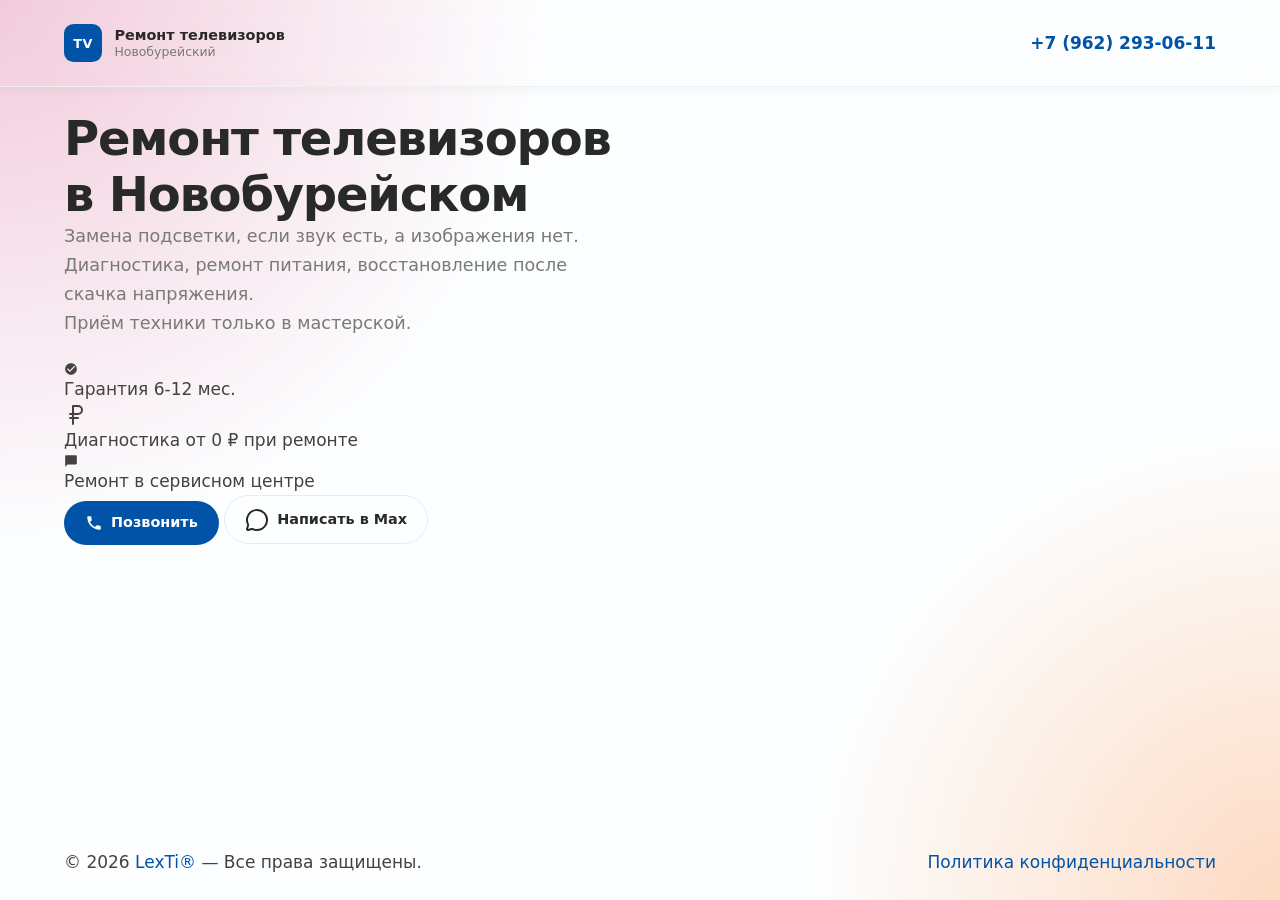
==== commit d7ef94bb: "add icons and update html" ====
--- a/index.html
+++ b/index.html
@@ -35,6 +35,7 @@
 		<link rel="canonical" href="https://leksti.ru/" />
 		<link rel="icon" href="/public/tv-service.svg" type="image/svg+xml" />
 		<link rel="stylesheet" href="/css/app.css" />
+		<script src="/js/main.js" type="module"></script>
 		<script type="application/ld+json">
 			{
 				"@context": "https://schema.org",
@@ -77,6 +78,7 @@
 		<div class="scroll-progress-bar lxt-scroll-progress"></div>
 
 		<header class="header">
+			<div class="conteiner">
 			<div class="brand-row">
 				<a class="brand" href="#top" id="top">
 					<span class="brand__mark" aria-hidden="true">TV</span>
@@ -101,37 +103,19 @@
 				>
 					+7 (962) 293-06-11
 				</a>
-			</div>
+			</div></div>
 		</header>
 
-		<main id="main-content">
-			<section class="hero section">
+		<main>
+			<section class="hero conteiner">
 				<div class="shell hero__grid">
 					<div class="hero__content">
-						<p class="eyebrow">
-							<svg
-								width="16"
-								height="16"
-								viewBox="0 0 24 24"
-								fill="none"
-								aria-hidden="true"
-							>
-								<path
-									d="M3 17.25V21h3.75L17.81 9.94l-3.75-3.75L3 17.25zM20.71 7.04c.39-.39.39-1.02 0-1.41l-2.34-2.34c-.39-.39-1.02-.39-1.41 0l-1.83 1.83 3.75 3.75 1.83-1.83z"
-									fill="currentColor"
-								/>
-							</svg>
-							Ремонт в сервисном центре
-						</p>
-						<h1>
-							Ремонт телевизоров<br />
-							в Новобурейском
-						</h1>
+						<h1>Ремонт телевизоров в Новобурейском</h1>
 						<p class="hero__lead">
-							Основная услуга: замена подсветки, если звук есть, а
-							изображения нет. Диагностика, ремонт питания,
-							восстановление после скачка напряжения. Приём
-							техники только в мастерской.
+							Замена подсветки, если звук есть, а изображения нет.
+							<br />Диагностика, ремонт питания, восстановление
+							после скачка напряжения. <br />Приём техники только
+							в мастерской.
 						</p>
 
 						<ul class="badge-list" aria-label="Преимущества">
@@ -152,16 +136,19 @@
 							</li>
 							<li class="badge badge--accent">
 								<svg
-									width="14"
-									height="14"
-									viewBox="0 0 24 24"
-									fill="none"
-									aria-hidden="true"
-								>
-									<path
-										d="M12 2C6.48 2 2 6.48 2 12s4.48 10 10 10 10-4.48 10-10S17.52 2 12 2zm1.41 16.09V20h-2.67v-1.93c-1.71-.36-3.16-1.46-3.27-3.4h1.96c.1 1.05.82 1.87 2.65 1.87 1.96 0 2.4-.98 2.4-1.59 0-.83-.44-1.61-2.67-2.14-2.48-.6-4.18-1.62-4.18-3.67 0-1.72 1.39-2.84 3.11-3.21V4h2.67v1.95c1.86.45 2.79 1.86 2.85 3.39H14.3c-.05-1.11-.64-1.87-2.22-1.87-1.5 0-2.4.68-2.4 1.64 0 .84.65 1.39 2.67 1.91s4.18 1.39 4.18 3.91c-.01 1.83-1.38 2.83-3.12 3.16z"
-										fill="currentColor"
-									/>
+									xmlns="http://www.w3.org/2000/svg"
+									width="24"
+									height="24"
+									viewBox="0 0 24 24"
+									fill="none"
+									stroke="currentColor"
+									stroke-width="2"
+									stroke-linecap="round"
+									stroke-linejoin="round"
+									class="lx-icon"
+								>
+									<path d="M6 11h8a4 4 0 0 0 0-8H9v18" />
+									<path d="M6 15h8" />
 								</svg>
 								Диагностика от 0 ₽ при ремонте
 							</li>
@@ -209,301 +196,37 @@
 								rel="noopener noreferrer"
 							>
 								<svg
-									width="18"
-									height="18"
-									viewBox="0 0 24 24"
-									fill="none"
-									aria-hidden="true"
-								>
-									<path
-										d="M17.472 14.382c-.297-.149-1.758-.867-2.03-.967-.273-.099-.471-.148-.67.15-.197.297-.767.966-.94 1.164-.173.199-.347.223-.644.075-.297-.15-1.255-.463-2.39-1.475-.883-.788-1.48-1.761-1.653-2.059-.173-.297-.018-.458.13-.606.134-.133.298-.347.446-.52.149-.174.198-.298.298-.497.099-.198.05-.371-.025-.52-.075-.149-.669-1.612-.916-2.207-.242-.579-.487-.5-.669-.51-.173-.008-.371-.01-.57-.01-.198 0-.52.074-.792.372-.272.297-1.04 1.016-1.04 2.479 0 1.462 1.065 2.875 1.213 3.074.149.198 2.096 3.2 5.077 4.487.709.306 1.262.489 1.694.625.712.227 1.36.195 1.871.118.571-.085 1.758-.719 2.006-1.413.248-.694.248-1.289.173-1.413-.074-.124-.272-.198-.57-.347m-5.421 7.403h-.004a9.87 9.87 0 01-5.031-1.378l-.361-.214-3.741.982.998-3.648-.235-.374a9.86 9.86 0 01-1.51-5.26c.001-5.45 4.436-9.884 9.888-9.884 2.64 0 5.122 1.03 6.988 2.898a9.825 9.825 0 012.893 6.994c-.003 5.45-4.437 9.884-9.885 9.884m8.413-18.297A11.815 11.815 0 0012.05 0C5.495 0 .16 5.335.157 11.892c0 2.096.547 4.142 1.588 5.945L.057 24l6.305-1.654a11.882 11.882 0 005.683 1.448h.005c6.554 0 11.89-5.335 11.893-11.893a11.821 11.821 0 00-3.48-8.413z"
-										fill="currentColor"
-									/>
-								</svg>
-								Написать в WhatsApp
+									xmlns="http://www.w3.org/2000/svg"
+									width="24"
+									height="24"
+									viewBox="0 0 24 24"
+									fill="none"
+									stroke="currentColor"
+									stroke-width="2"
+									stroke-linecap="round"
+									stroke-linejoin="round"
+									class="lx-icon"
+								>
+									<path
+										d="M2.992 16.342a2 2 0 0 1 .094 1.167l-1.065 3.29a1 1 0 0 0 1.236 1.168l3.413-.998a2 2 0 0 1 1.099.092 10 10 0 1 0-4.777-4.719"
+									/>
+								</svg>
+								Написать в Max
 							</a>
-						</div>
-
-						<div class="notice">
-							<strong
-								><svg
-									width="16"
-									height="16"
-									viewBox="0 0 24 24"
-									fill="none"
-									aria-hidden="true"
-								>
-									<path
-										d="M12 2C6.48 2 2 6.48 2 12s4.48 10 10 10 10-4.48 10-10S17.52 2 12 2zm1 15h-2v-6h2v6zm0-8h-2V7h2v2z"
-										fill="currentColor"
-									/></svg
-								>Когда пора нести к мастеру?</strong
-							>
-							<ul class="symptom-list">
-								<li>
-									<svg
-										width="14"
-										height="14"
-										viewBox="0 0 24 24"
-										fill="none"
-										aria-hidden="true"
-									>
-										<path
-											d="M9 16.17L4.83 12l-1.42 1.41L9 19 21 7l-1.41-1.41z"
-											fill="currentColor"
-										/>
-									</svg>
-									Звук есть, экран тёмный
-								</li>
-								<li>
-									<svg
-										width="14"
-										height="14"
-										viewBox="0 0 24 24"
-										fill="none"
-										aria-hidden="true"
-									>
-										<path
-											d="M9 16.17L4.83 12l-1.42 1.41L9 19 21 7l-1.41-1.41z"
-											fill="currentColor"
-										/>
-									</svg>
-									Изображение появляется и сразу пропадает
-								</li>
-								<li>
-									<svg
-										width="14"
-										height="14"
-										viewBox="0 0 24 24"
-										fill="none"
-										aria-hidden="true"
-									>
-										<path
-											d="M9 16.17L4.83 12l-1.42 1.41L9 19 21 7l-1.41-1.41z"
-											fill="currentColor"
-										/>
-									</svg>
-									Картинка видна только под фонариком
-								</li>
-								<li>
-									<svg
-										width="14"
-										height="14"
-										viewBox="0 0 24 24"
-										fill="none"
-										aria-hidden="true"
-									>
-										<path
-											d="M9 16.17L4.83 12l-1.42 1.41L9 19 21 7l-1.41-1.41z"
-											fill="currentColor"
-										/>
-									</svg>
-									Экран мерцает или теряет яркость
-								</li>
-							</ul>
-						</div>
-
-						<div
-							class="hero__cities"
-							aria-label="Населенные пункты"
-						>
-							<span class="city-chip">
-								<svg
-									width="12"
-									height="12"
-									viewBox="0 0 24 24"
-									fill="none"
-									aria-hidden="true"
-								>
-									<path
-										d="M12 2C8.13 2 5 5.13 5 9c0 5.25 7 13 7 13s7-7.75 7-13c0-3.87-3.13-7-7-7zm0 9.5c-1.38 0-2.5-1.12-2.5-2.5s1.12-2.5 2.5-2.5 2.5 1.12 2.5 2.5-1.12 2.5-2.5 2.5z"
-										fill="currentColor"
-									/>
-								</svg>
-								Новобурейский
-							</span>
-							<span class="city-chip">
-								<svg
-									width="12"
-									height="12"
-									viewBox="0 0 24 24"
-									fill="none"
-									aria-hidden="true"
-								>
-									<path
-										d="M12 2C8.13 2 5 5.13 5 9c0 5.25 7 13 7 13s7-7.75 7-13c0-3.87-3.13-7-7-7zm0 9.5c-1.38 0-2.5-1.12-2.5-2.5s1.12-2.5 2.5-2.5 2.5 1.12 2.5 2.5-1.12 2.5-2.5 2.5z"
-										fill="currentColor"
-									/>
-								</svg>
-								Бурея
-							</span>
-							<span class="city-chip">
-								<svg
-									width="12"
-									height="12"
-									viewBox="0 0 24 24"
-									fill="none"
-									aria-hidden="true"
-								>
-									<path
-										d="M12 2C8.13 2 5 5.13 5 9c0 5.25 7 13 7 13s7-7.75 7-13c0-3.87-3.13-7-7-7zm0 9.5c-1.38 0-2.5-1.12-2.5-2.5s1.12-2.5 2.5-2.5 2.5 1.12 2.5 2.5-1.12 2.5-2.5 2.5z"
-										fill="currentColor"
-									/>
-								</svg>
-								Прогресс
-							</span>
-							<span class="city-chip">
-								<svg
-									width="12"
-									height="12"
-									viewBox="0 0 24 24"
-									fill="none"
-									aria-hidden="true"
-								>
-									<path
-										d="M12 2C8.13 2 5 5.13 5 9c0 5.25 7 13 7 13s7-7.75 7-13c0-3.87-3.13-7-7-7zm0 9.5c-1.38 0-2.5-1.12-2.5-2.5s1.12-2.5 2.5-2.5 2.5 1.12 2.5 2.5-1.12 2.5-2.5 2.5z"
-										fill="currentColor"
-									/>
-								</svg>
-								Талакан
-							</span>
-							<span class="city-chip">
-								<svg
-									width="12"
-									height="12"
-									viewBox="0 0 24 24"
-									fill="none"
-									aria-hidden="true"
-								>
-									<path
-										d="M12 2C8.13 2 5 5.13 5 9c0 5.25 7 13 7 13s7-7.75 7-13c0-3.87-3.13-7-7-7zm0 9.5c-1.38 0-2.5-1.12-2.5-2.5s1.12-2.5 2.5-2.5 2.5 1.12 2.5 2.5-1.12 2.5-2.5 2.5z"
-										fill="currentColor"
-									/>
-								</svg>
-								Архара
-							</span>
-						</div>
-					</div>
-
-					<aside class="hero__aside" aria-label="Иллюстрация и факты">
-						<div class="hero-figure">
-							<img
-								src="/public/tv-service.svg"
-								alt=""
-								width="128"
-								height="128"
-								loading="lazy"
-								decoding="async"
-							/>
-							<span class="badge badge--accent hero-figure__badge"
-								>Ремонт</span
-							>
-						</div>
-
-						<div class="card">
-							<h3>Что важно знать до обращения</h3>
-							<ul class="card-list">
-								<li>
-									<svg
-										width="14"
-										height="14"
-										viewBox="0 0 24 24"
-										fill="none"
-										aria-hidden="true"
-									>
-										<path
-											d="M9 16.17L4.83 12l-1.42 1.41L9 19 21 7l-1.41-1.41z"
-											fill="currentColor"
-										/>
-									</svg>
-									Техника принимается только в мастерской
-								</li>
-								<li>
-									<svg
-										width="14"
-										height="14"
-										viewBox="0 0 24 24"
-										fill="none"
-										aria-hidden="true"
-									>
-										<path
-											d="M9 16.17L4.83 12l-1.42 1.41L9 19 21 7l-1.41-1.41z"
-											fill="currentColor"
-										/>
-									</svg>
-									Старые телевизоры сначала оцениваются на
-									рентабельность
-								</li>
-								<li>
-									<svg
-										width="14"
-										height="14"
-										viewBox="0 0 24 24"
-										fill="none"
-										aria-hidden="true"
-									>
-										<path
-											d="M9 16.17L4.83 12l-1.42 1.41L9 19 21 7l-1.41-1.41z"
-											fill="currentColor"
-										/>
-									</svg>
-									После диагностики согласовываются срок и
-									стоимость
-								</li>
-							</ul>
-						</div>
-					</aside>
-				</div>
+						</div>			
 			</section>
 		</main>
 
-		<footer class="site-footer">
-			<div class="shell footer-row">
-				<p>
-					© <span id="year"></span>
-					<a
-						class="footer-link"
-						href="https://leksti.ru"
-						rel="noopener"
-						>LexTi®</a
-					>
-					— Все права защищены.
-				</p>
+		<footer class="footer conteiner">
+			<div class="footer-row">
+				<p>© <span id="year"></span>
+					<a class="footer-link" href="https://lexti.ru" rel="noopener">LexTi®</a>
+					— Все права защищены.</p>
 				<p>
 					<a class="footer-link" href="/privacy.html"
-						>Политика конфиденциальности</a
-					>
+						>Политика конфиденциальности</a>
 				</p>
 			</div>
 		</footer>
-
-		<div class="mobile-call">
-			<a
-				class="button button--primary button--full"
-				href="tel:+79622930611"
-				rel="noopener noreferrer"
-			>
-				Позвонить: +7 (962) 293-06-11
-			</a>
-		</div>
-
-		<script>
-			const yearNode = document.getElementById("year");
-			yearNode.textContent = new Date().getFullYear();
-
-			document.querySelectorAll('a[href^="#"]').forEach((link) => {
-				link.addEventListener("click", (event) => {
-					const targetId = link.getAttribute("href");
-					if (!targetId || targetId === "#") return;
-					const target = document.querySelector(targetId);
-					if (!target) return;
-					event.preventDefault();
-					target.scrollIntoView({
-						behavior: "smooth",
-						block: "start",
-					});
-				});
-			});
-		</script>
 	</body>
 </html>
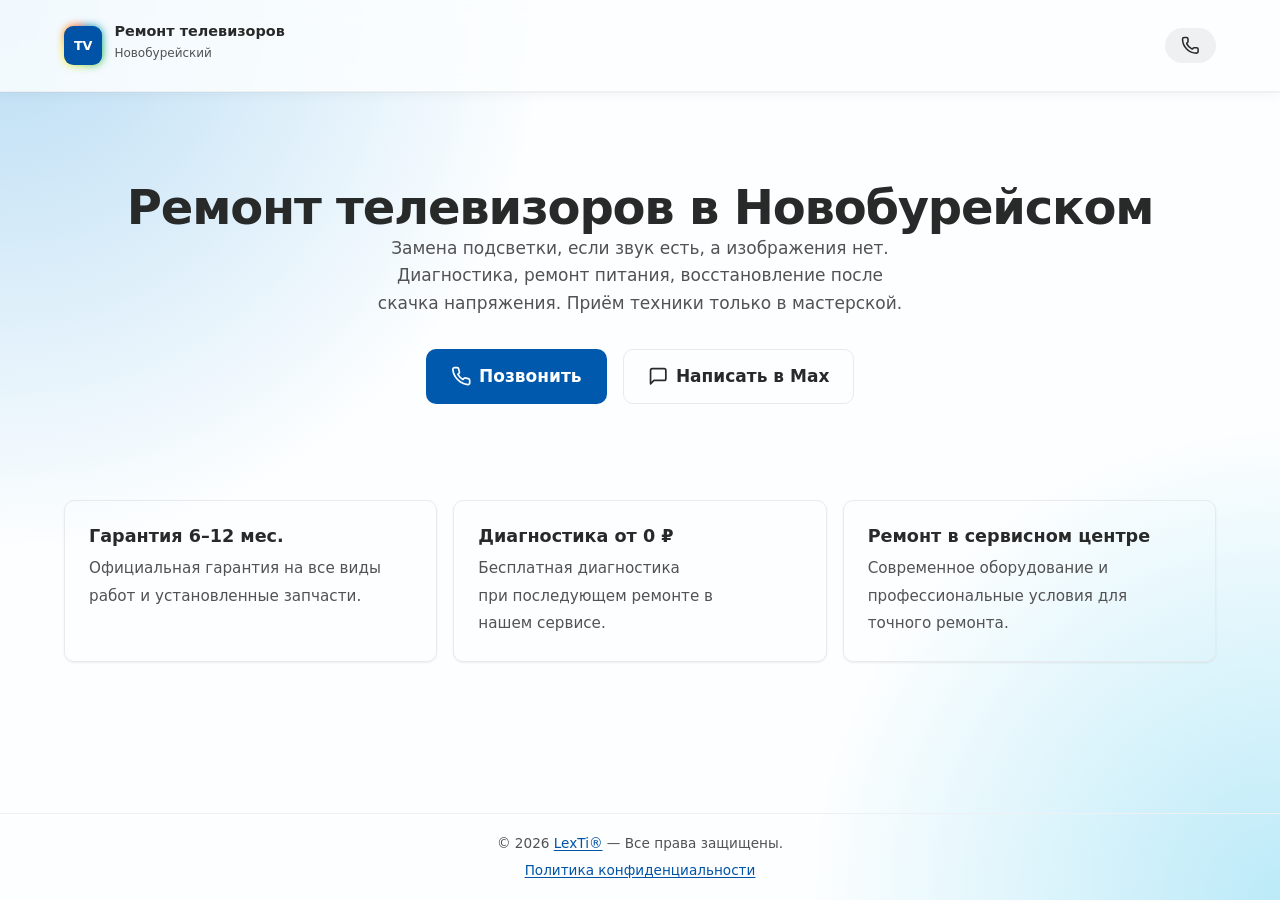
==== commit c71bdee6: "up theme" ====
--- a/index.html
+++ b/index.html
@@ -34,8 +34,8 @@
 		/>
 		<link rel="canonical" href="https://leksti.ru/" />
 		<link rel="icon" href="/public/tv-service.svg" type="image/svg+xml" />
-		<link rel="stylesheet" href="/css/app.css" />
-		<script src="/js/main.js" type="module"></script>
+		<link rel="stylesheet" href="/css/layers/index.css" />
+		<!--<script src="/js/main.js" type="module"></script>-->
 		<script type="application/ld+json">
 			{
 				"@context": "https://schema.org",
@@ -75,158 +75,137 @@
 		</script>
 	</head>
 	<body>
-		<div class="scroll-progress-bar lxt-scroll-progress"></div>
+		<div class="scroll-progress-bar" role="presentation"></div>
 
 		<header class="header">
-			<div class="conteiner">
-			<div class="brand-row">
-				<a class="brand" href="#top" id="top">
-					<span class="brand__mark" aria-hidden="true">TV</span>
+			<div class="container">
+				<a href="#top" class="brand" aria-label="На главную">
+					<span class="brand__mark">TV</span>
 					<span class="brand__text">
-						<strong>Ремонт телевизоров</strong>
-						<small>Новобурейский</small>
+						<strong class="brand__name">Ремонт телевизоров</strong>
+						<span class="brand__city">Новобурейский</span>
 					</span>
 				</a>
+				<nav class="header-actions" aria-label="Основная навигация">
+					<a
+						href="tel:+79622930611"
+						class="header-phone"
+						aria-label="Позвонить: +7 (962) 293-06-11"
+					>
+						<svg
+							xmlns="http://www.w3.org/2000/svg"
+							width="20"
+							height="20"
+							viewBox="0 0 24 24"
+							fill="none"
+							stroke="currentColor"
+							stroke-width="2"
+							stroke-linecap="round"
+							stroke-linejoin="round"
+							aria-hidden="true"
+						>
+							<path
+								d="M13.832 16.568a1 1 0 0 0 1.213-.303l.355-.465A2 2 0 0 1 17 15h3a2 2 0 0 1 2 2v3a2 2 0 0 1-2 2A18 18 0 0 1 2 4a2 2 0 0 1 2-2h3a2 2 0 0 1 2 2v3a2 2 0 0 1-.8 1.6l-.468.351a1 1 0 0 0-.292 1.233 14 14 0 0 0 6.392 6.384"
+							/>
+						</svg>
+						<span class="header-phone__text"
+							>+7 (962) 293-06-11</span
+						>
+					</a>
+				</nav>
 			</div>
-			<!--
-			<nav class="nav" aria-label="Основная навигация">
-				<a href="#services">Услуги</a>
-				<a href="#faq">FAQ</a>
-				<a href="#contacts">Контакты</a>
-			</nav>-->
-
-			<div class="header-actions">
-				<a
-					class="header-phone"
-					href="tel:+79622930611"
-					rel="noopener noreferrer"
-				>
-					+7 (962) 293-06-11
-				</a>
-			</div></div>
 		</header>
 
-		<main>
-			<section class="hero conteiner">
-				<div class="shell hero__grid">
-					<div class="hero__content">
-						<h1>Ремонт телевизоров в Новобурейском</h1>
-						<p class="hero__lead">
-							Замена подсветки, если звук есть, а изображения нет.
-							<br />Диагностика, ремонт питания, восстановление
-							после скачка напряжения. <br />Приём техники только
-							в мастерской.
-						</p>
-
-						<ul class="badge-list" aria-label="Преимущества">
-							<li class="badge badge--success">
-								<svg
-									width="14"
-									height="14"
-									viewBox="0 0 24 24"
-									fill="none"
-									aria-hidden="true"
-								>
-									<path
-										d="M12 2C6.48 2 2 6.48 2 12s4.48 10 10 10 10-4.48 10-10S17.52 2 12 2zm-2 15l-5-5 1.41-1.41L10 14.17l7.59-7.59L19 8l-9 9z"
-										fill="currentColor"
-									/>
-								</svg>
-								Гарантия 6-12 мес.
-							</li>
-							<li class="badge badge--accent">
-								<svg
-									xmlns="http://www.w3.org/2000/svg"
-									width="24"
-									height="24"
-									viewBox="0 0 24 24"
-									fill="none"
-									stroke="currentColor"
-									stroke-width="2"
-									stroke-linecap="round"
-									stroke-linejoin="round"
-									class="lx-icon"
-								>
-									<path d="M6 11h8a4 4 0 0 0 0-8H9v18" />
-									<path d="M6 15h8" />
-								</svg>
-								Диагностика от 0 ₽ при ремонте
-							</li>
-							<li class="badge badge--warning">
-								<svg
-									width="14"
-									height="14"
-									viewBox="0 0 24 24"
-									fill="none"
-									aria-hidden="true"
-								>
-									<path
-										d="M20 2H4c-1.1 0-1.99.9-1.99 2L2 22l4-4h14c1.1 0 2-.9 2-2V4c0-1.1-.9-2-2-2zm-7 9h-2V7h-2v4H7v2h2v4h2v-4h2v-2z"
-										fill="currentColor"
-									/>
-								</svg>
-								Ремонт в сервисном центре
-							</li>
-						</ul>
-
-						<div class="hero__actions">
-							<a
-								class="button button--primary"
-								href="tel:+79622930611"
-								rel="noopener noreferrer"
-							>
-								<svg
-									width="18"
-									height="18"
-									viewBox="0 0 24 24"
-									fill="none"
-									aria-hidden="true"
-								>
-									<path
-										d="M6.62 10.79c1.44 2.83 3.76 5.14 6.59 6.59l2.2-2.2c.27-.27.67-.36 1.02-.24 1.12.37 2.33.57 3.57.57.55 0 1 .45 1 1V20c0 .55-.45 1-1 1-9.39 0-17-7.61-17-17 0-.55.45-1 1-1h3.5c.55 0 1 .45 1 1 0 1.25.2 2.45.57 3.57.11.35.03.74-.25 1.02l-2.2 2.2z"
-										fill="currentColor"
-									/>
-								</svg>
-								Позвонить
-							</a>
-							<a
-								class="button button--secondary"
-								href="https://wa.me/79622930611"
-								target="_blank"
-								rel="noopener noreferrer"
-							>
-								<svg
-									xmlns="http://www.w3.org/2000/svg"
-									width="24"
-									height="24"
-									viewBox="0 0 24 24"
-									fill="none"
-									stroke="currentColor"
-									stroke-width="2"
-									stroke-linecap="round"
-									stroke-linejoin="round"
-									class="lx-icon"
-								>
-									<path
-										d="M2.992 16.342a2 2 0 0 1 .094 1.167l-1.065 3.29a1 1 0 0 0 1.236 1.168l3.413-.998a2 2 0 0 1 1.099.092 10 10 0 1 0-4.777-4.719"
-									/>
-								</svg>
-								Написать в Max
-							</a>
-						</div>			
+		<main class="container">
+			<section class="hero" id="top">
+				<h1>Ремонт телевизоров в Новобурейском</h1>
+				<p>
+					Замена подсветки, если звук есть, а изображения нет.
+					Диагностика, ремонт питания, восстановление после скачка
+					напряжения. Приём техники только в мастерской.
+				</p>
+				<div class="hero-actions">
+					<a href="tel:+79622930611" class="btn btn--primary">
+						<svg
+							xmlns="http://www.w3.org/2000/svg"
+							width="20"
+							height="20"
+							viewBox="0 0 24 24"
+							fill="none"
+							stroke="currentColor"
+							stroke-width="2"
+							stroke-linecap="round"
+							stroke-linejoin="round"
+							aria-hidden="true"
+						>
+							<path
+								d="M22 16.92v3a2 2 0 0 1-2.18 2 19.79 19.79 0 0 1-8.63-3.07 19.5 19.5 0 0 1-6-6 19.79 19.79 0 0 1-3.07-8.67A2 2 0 0 1 4.11 2h3a2 2 0 0 1 2 1.72c.127.96.361 1.903.7 2.81a2 2 0 0 1-.45 2.11L8.09 9.91a16 16 0 0 0 6 6l1.27-1.27a2 2 0 0 1 2.11-.45c.907.339 1.85.573 2.81.7A2 2 0 0 1 22 16.92z"
+							/>
+						</svg>
+						Позвонить
+					</a>
+					<a
+						href="https://max.ru/u/f9LHodD0cOIitgAFekIQQTiEl4Lt_YHGVI-KNcjWqo6pU9kmEmooyfUaONk"
+						class="btn btn--secondary"
+						target="_blank"
+						rel="noopener noreferrer"
+					>
+						<svg
+							xmlns="http://www.w3.org/2000/svg"
+							width="20"
+							height="20"
+							viewBox="0 0 24 24"
+							fill="none"
+							stroke="currentColor"
+							stroke-width="2"
+							stroke-linecap="round"
+							stroke-linejoin="round"
+							aria-hidden="true"
+						>
+							<path
+								d="M21 15a2 2 0 0 1-2 2H7l-4 4V5a2 2 0 0 1 2-2h14a2 2 0 0 1 2 2z"
+							/>
+						</svg>
+						Написать в Max
+					</a>
+				</div>
+			</section>
+
+			<section class="features">
+				<h2 class="sr-only">Наши преимущества</h2>
+				<article class="card fade-in">
+					<h3>Гарантия 6–12 мес.</h3>
+					<p>
+						Официальная гарантия на все виды работ и установленные
+						запчасти.
+					</p>
+				</article>
+				<article class="card fade-in">
+					<h3>Диагностика от 0 ₽</h3>
+					<p>
+						Бесплатная диагностика при последующем ремонте в нашем
+						сервисе.
+					</p>
+				</article>
+				<article class="card fade-in">
+					<h3>Ремонт в сервисном центре</h3>
+					<p>
+						Современное оборудование и профессиональные условия для
+						точного ремонта.
+					</p>
+				</article>
 			</section>
 		</main>
 
-		<footer class="footer conteiner">
-			<div class="footer-row">
-				<p>© <span id="year"></span>
-					<a class="footer-link" href="https://lexti.ru" rel="noopener">LexTi®</a>
-					— Все права защищены.</p>
-				<p>
-					<a class="footer-link" href="/privacy.html"
-						>Политика конфиденциальности</a>
-				</p>
-			</div>
+		<footer class="footer">
+			<p>
+				&copy; <time datetime="2026">2026</time>
+				<a href="https://lexti.ru" target="_blank" rel="noopener"
+					>LexTi&reg;</a
+				>
+				&mdash; Все права защищены.
+			</p>
+			<p><a href="/privacy.html">Политика конфиденциальности</a></p>
 		</footer>
 	</body>
 </html>
--- a/css/layers/index.css
+++ b/css/layers/index.css
@@ -0,0 +1,16 @@
+/* 1. @property — ВСЕГДА первым (вне @layer!) */
+@import "properties.css";
+
+/* 2. Cascade layers (переносимые между проектами) */
+@import "reset.css" layer(reset);
+@import "base.css" layer(base);
+@import "a11y.css" layer(a11y);
+@import "components.css" layer(components);
+
+/* 3. Project-specific styles (заменить при портировании) */
+@import "landing.css" layer(project);
+
+/* ==========================================================================
+   4. CASCADE ORDER (специфичность при равных селекторах)
+   ========================================================================== */
+@layer reset, base, a11y, components, project;
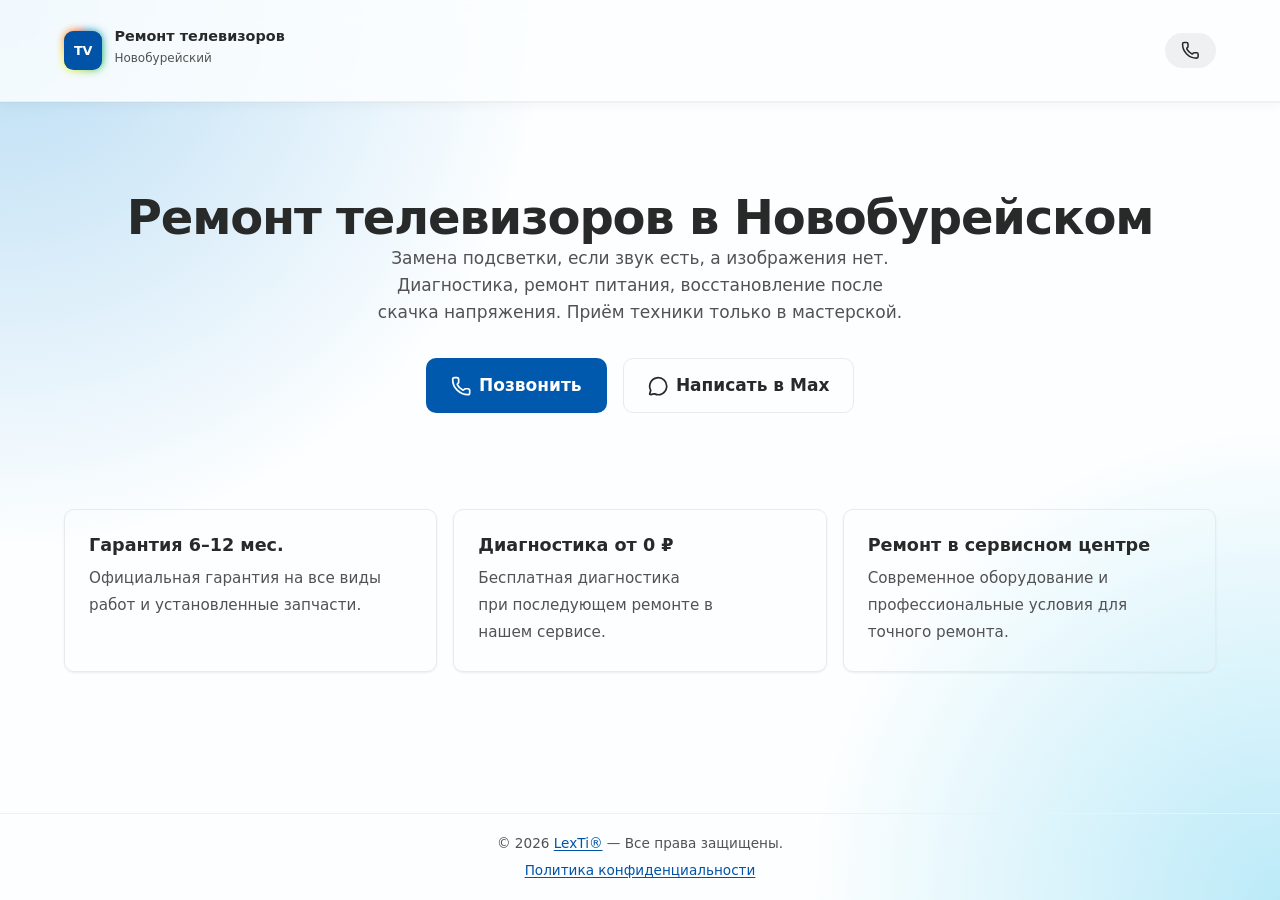
==== commit 5e8c7608: "add sprite.svg and up css" ====
--- a/index.html
+++ b/index.html
@@ -35,7 +35,6 @@
 		<link rel="canonical" href="https://leksti.ru/" />
 		<link rel="icon" href="/public/tv-service.svg" type="image/svg+xml" />
 		<link rel="stylesheet" href="/css/layers/index.css" />
-		<!--<script src="/js/main.js" type="module"></script>-->
 		<script type="application/ld+json">
 			{
 				"@context": "https://schema.org",
@@ -86,28 +85,23 @@
 						<span class="brand__city">Новобурейский</span>
 					</span>
 				</a>
-				<nav class="header-actions" aria-label="Основная навигация">
+				<nav class="header-actions" aria-label="Контактная информация">
 					<a
 						href="tel:+79622930611"
 						class="header-phone"
 						aria-label="Позвонить: +7 (962) 293-06-11"
 					>
 						<svg
-							xmlns="http://www.w3.org/2000/svg"
-							width="20"
-							height="20"
-							viewBox="0 0 24 24"
-							fill="none"
-							stroke="currentColor"
-							stroke-width="2"
-							stroke-linecap="round"
-							stroke-linejoin="round"
+							class="lx-icon"
+							width="24"
+							height="24"
 							aria-hidden="true"
 						>
-							<path
-								d="M13.832 16.568a1 1 0 0 0 1.213-.303l.355-.465A2 2 0 0 1 17 15h3a2 2 0 0 1 2 2v3a2 2 0 0 1-2 2A18 18 0 0 1 2 4a2 2 0 0 1 2-2h3a2 2 0 0 1 2 2v3a2 2 0 0 1-.8 1.6l-.468.351a1 1 0 0 0-.292 1.233 14 14 0 0 0 6.392 6.384"
-							/>
+							<use
+								href="/public/icons/sprite.svg#icon-call"
+							></use>
 						</svg>
+
 						<span class="header-phone__text"
 							>+7 (962) 293-06-11</span
 						>
@@ -127,20 +121,14 @@
 				<div class="hero-actions">
 					<a href="tel:+79622930611" class="btn btn--primary">
 						<svg
-							xmlns="http://www.w3.org/2000/svg"
-							width="20"
-							height="20"
-							viewBox="0 0 24 24"
-							fill="none"
-							stroke="currentColor"
-							stroke-width="2"
-							stroke-linecap="round"
-							stroke-linejoin="round"
+							class="lx-icon"
+							width="24"
+							height="24"
 							aria-hidden="true"
 						>
-							<path
-								d="M22 16.92v3a2 2 0 0 1-2.18 2 19.79 19.79 0 0 1-8.63-3.07 19.5 19.5 0 0 1-6-6 19.79 19.79 0 0 1-3.07-8.67A2 2 0 0 1 4.11 2h3a2 2 0 0 1 2 1.72c.127.96.361 1.903.7 2.81a2 2 0 0 1-.45 2.11L8.09 9.91a16 16 0 0 0 6 6l1.27-1.27a2 2 0 0 1 2.11-.45c.907.339 1.85.573 2.81.7A2 2 0 0 1 22 16.92z"
-							/>
+							<use
+								href="/public/icons/sprite.svg#icon-call"
+							></use>
 						</svg>
 						Позвонить
 					</a>
@@ -149,22 +137,17 @@
 						class="btn btn--secondary"
 						target="_blank"
 						rel="noopener noreferrer"
+						rel="dns-prefetch"
 					>
 						<svg
-							xmlns="http://www.w3.org/2000/svg"
-							width="20"
-							height="20"
-							viewBox="0 0 24 24"
-							fill="none"
-							stroke="currentColor"
-							stroke-width="2"
-							stroke-linecap="round"
-							stroke-linejoin="round"
+							class="lx-icon"
+							width="24"
+							height="24"
 							aria-hidden="true"
 						>
-							<path
-								d="M21 15a2 2 0 0 1-2 2H7l-4 4V5a2 2 0 0 1 2-2h14a2 2 0 0 1 2 2z"
-							/>
+							<use
+								href="/public/icons/sprite.svg#icon-message"
+							></use>
 						</svg>
 						Написать в Max
 					</a>
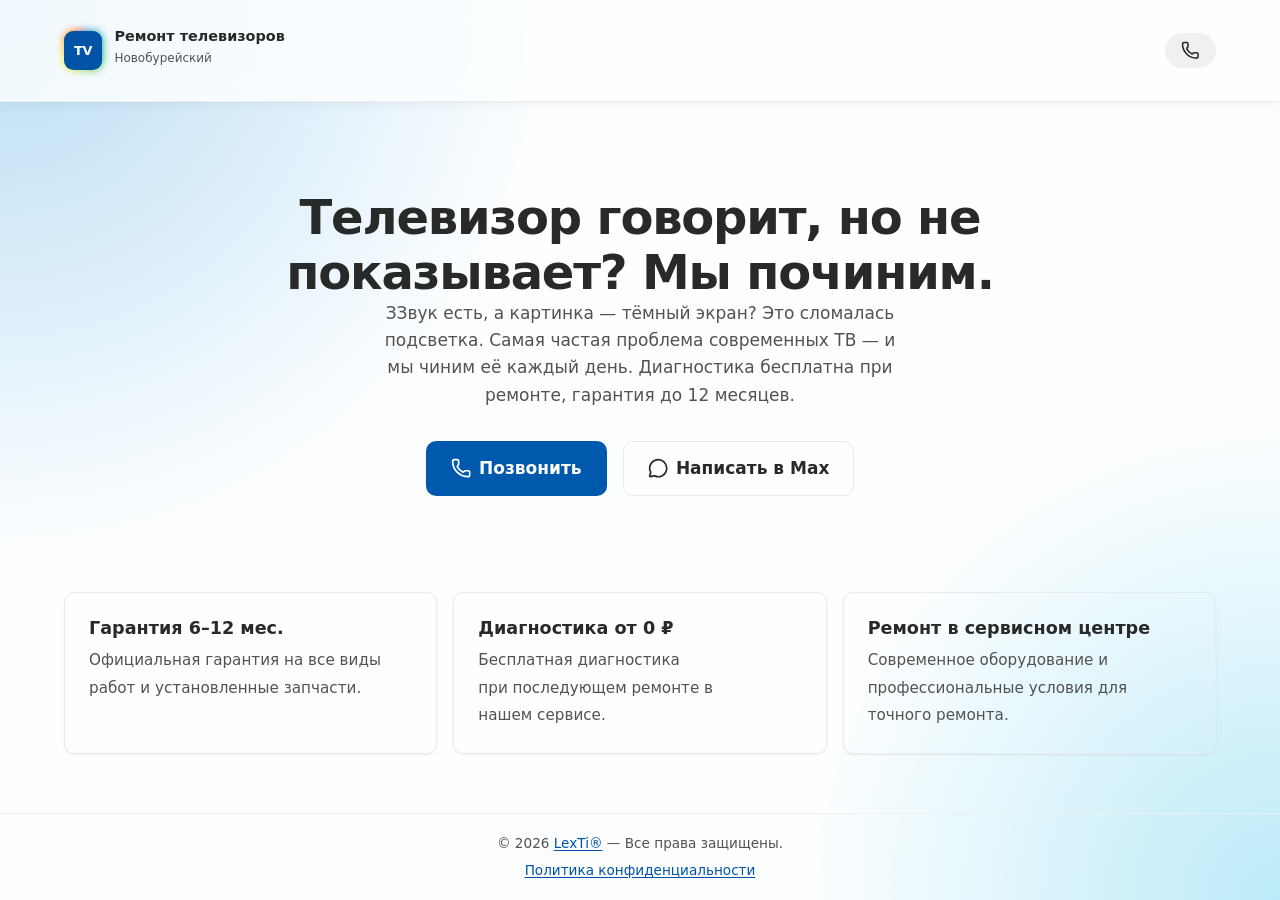
==== commit 68b14449: "up h1 and p" ====
--- a/index.html
+++ b/index.html
@@ -112,11 +112,12 @@
 
 		<main class="container">
 			<section class="hero" id="top">
-				<h1>Ремонт телевизоров в Новобурейском</h1>
+				<h1>Телевизор говорит, но не показывает? Мы починим.</h1>
 				<p>
-					Замена подсветки, если звук есть, а изображения нет.
-					Диагностика, ремонт питания, восстановление после скачка
-					напряжения. Приём техники только в мастерской.
+					ЗЗвук есть, а картинка — тёмный экран? Это сломалась
+					подсветка. Самая частая проблема современных ТВ — и мы чиним
+					её каждый день. Диагностика бесплатна при ремонте, гарантия
+					до 12 месяцев.
 				</p>
 				<div class="hero-actions">
 					<a href="tel:+79622930611" class="btn btn--primary">
